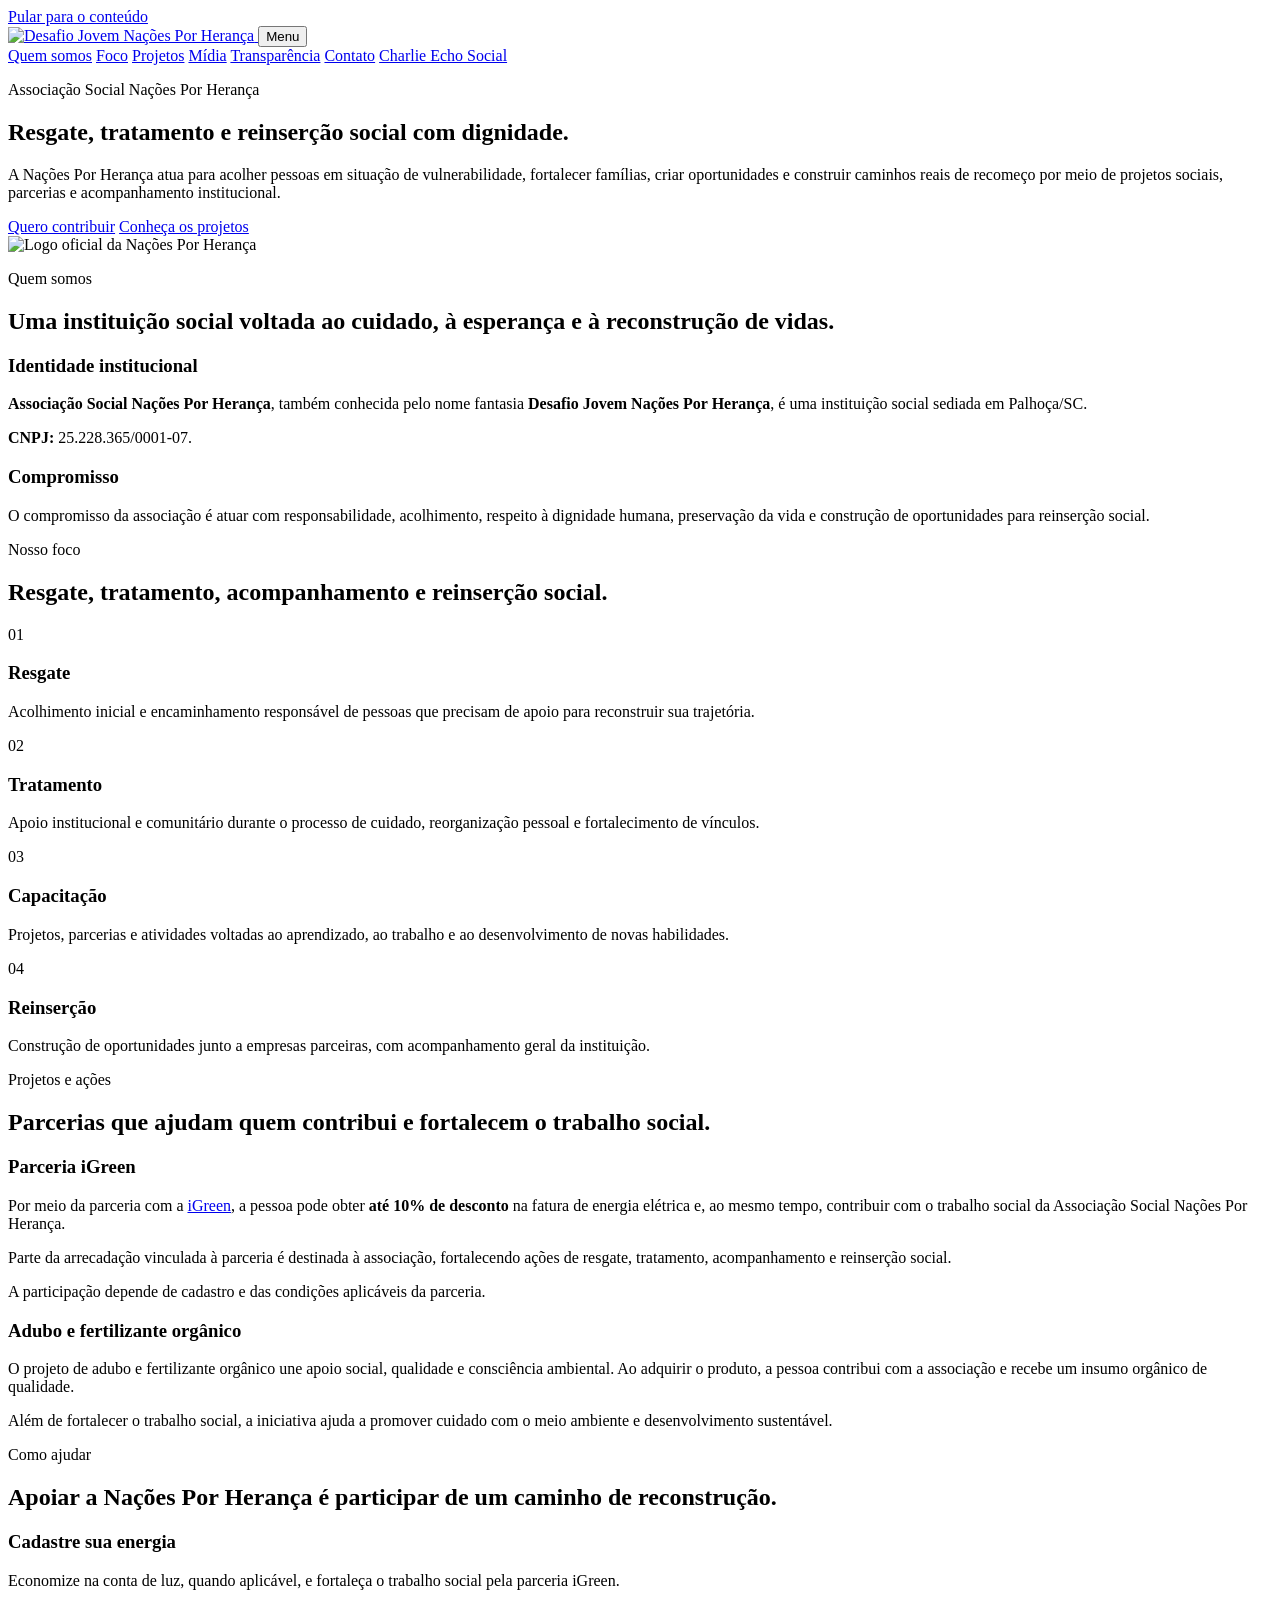
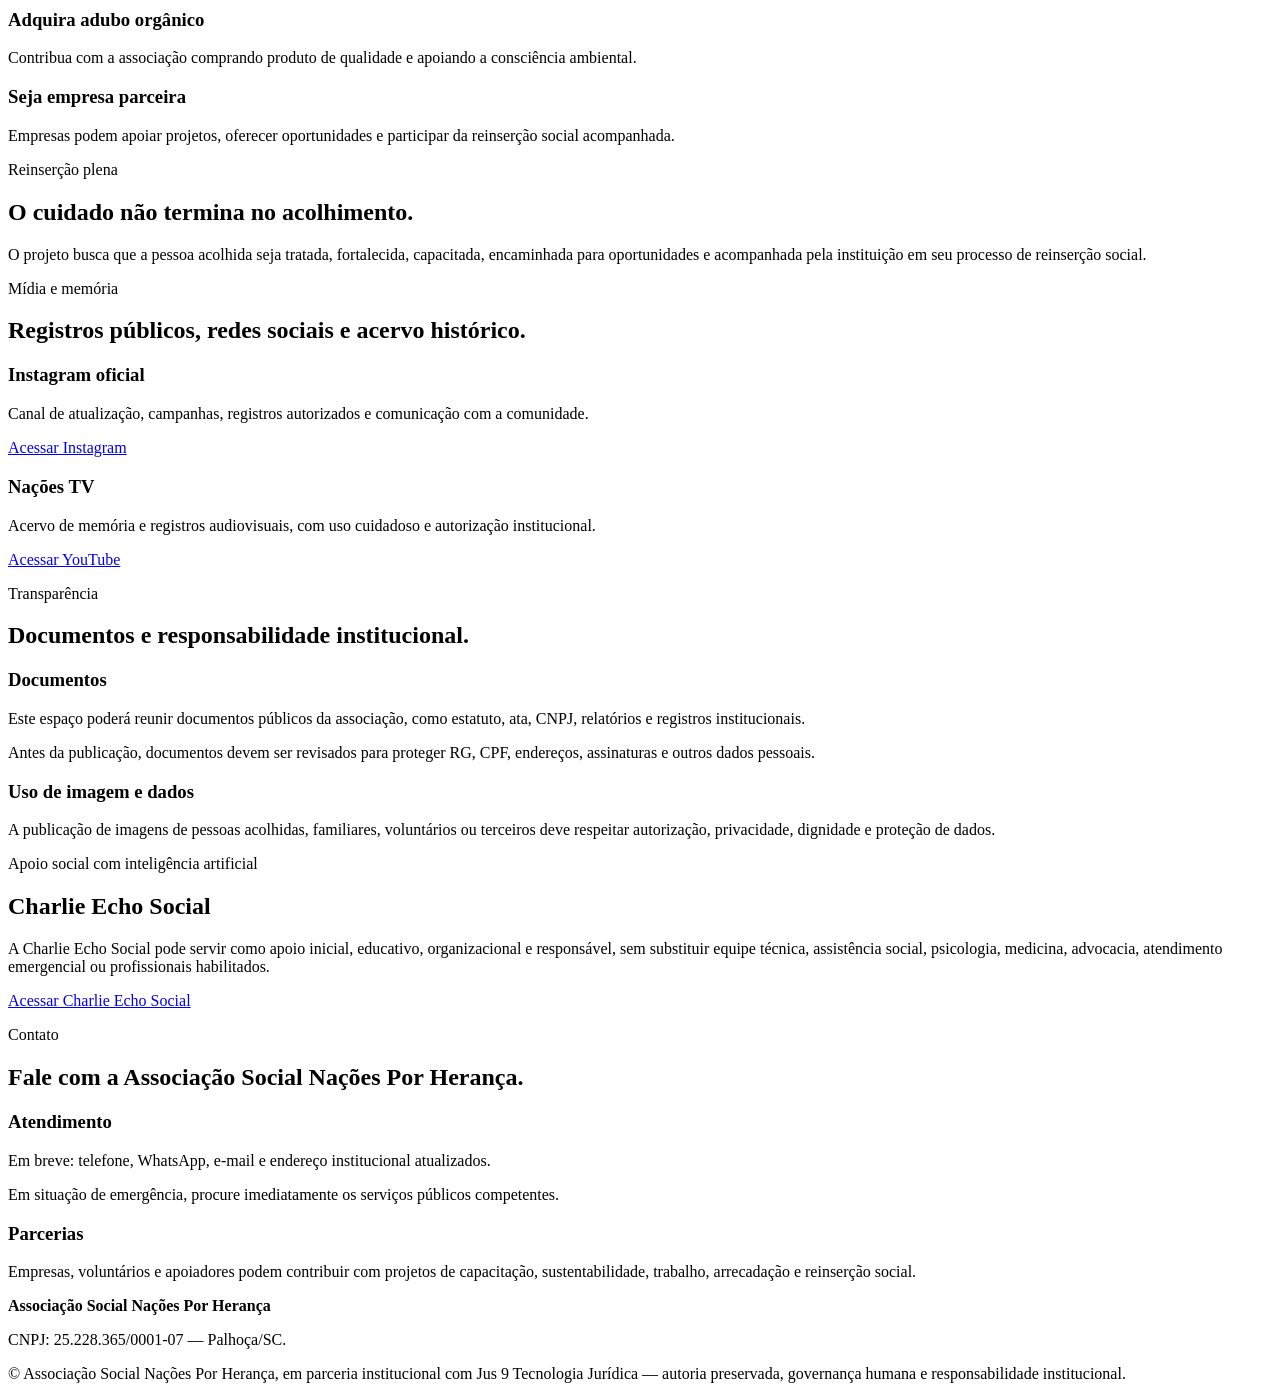
==== index.html @ c07bc912 "Adiciona página inicial institucional" ====
<!doctype html>
<html lang="pt-BR">
<head>
  <meta charset="utf-8" />
  <meta name="viewport" content="width=device-width, initial-scale=1" />
  <title>Associação Social Nações Por Herança</title>
  <meta name="description" content="Associação Social Nações Por Herança — resgate, tratamento, acompanhamento e reinserção social com dignidade." />
  <meta property="og:title" content="Associação Social Nações Por Herança" />
  <meta property="og:description" content="Resgate, tratamento, acompanhamento e reinserção social com dignidade." />
  <meta property="og:image" content="assets/img/logo-nacoes-por-heranca-oficial.svg" />
  <link rel="icon" type="image/svg+xml" href="assets/img/favicon.svg" />
  <link rel="stylesheet" href="assets/css/styles.css" />
</head>
<body>
  <a class="skip-link" href="#conteudo">Pular para o conteúdo</a>
  <header class="site-header" id="topo">
    <div class="container header-inner">
      <a class="brand" href="#topo" aria-label="Início">
        <img src="assets/img/logo-nacoes-por-heranca-oficial.svg" alt="Desafio Jovem Nações Por Herança" />
      </a>
      <button class="menu-toggle" type="button" aria-expanded="false" aria-controls="menu">Menu</button>
      <nav id="menu" class="site-nav" aria-label="Menu principal">
        <a href="#quem-somos">Quem somos</a>
        <a href="#foco">Foco</a>
        <a href="#projetos">Projetos</a>
        <a href="#midia">Mídia</a>
        <a href="#transparencia">Transparência</a>
        <a href="#contato">Contato</a>
        <a class="nav-cta" href="https://jus9verde.jus9tecnologia.com.br/charlie-echo-social#chat-social" target="_blank" rel="noopener">Charlie Echo Social</a>
      </nav>
    </div>
  </header>

  <main id="conteudo">
    <section class="hero section-pad">
      <div class="container hero-grid">
        <div class="hero-copy">
          <p class="kicker">Associação Social Nações Por Herança</p>
          <h1>Resgate, tratamento e reinserção social com dignidade.</h1>
          <p class="lead">A Nações Por Herança atua para acolher pessoas em situação de vulnerabilidade, fortalecer famílias, criar oportunidades e construir caminhos reais de recomeço por meio de projetos sociais, parcerias e acompanhamento institucional.</p>
          <div class="actions">
            <a class="btn primary" href="#como-ajudar">Quero contribuir</a>
            <a class="btn secondary" href="#projetos">Conheça os projetos</a>
          </div>
        </div>
        <div class="hero-logo card-media">
          <img src="assets/img/logo-nacoes-por-heranca-oficial.svg" alt="Logo oficial da Nações Por Herança" />
        </div>
      </div>
    </section>

    <section id="quem-somos" class="section-pad">
      <div class="container">
        <div class="section-title">
          <p class="kicker">Quem somos</p>
          <h2>Uma instituição social voltada ao cuidado, à esperança e à reconstrução de vidas.</h2>
        </div>
        <div class="cards two">
          <article class="card">
            <h3>Identidade institucional</h3>
            <p><strong>Associação Social Nações Por Herança</strong>, também conhecida pelo nome fantasia <strong>Desafio Jovem Nações Por Herança</strong>, é uma instituição social sediada em Palhoça/SC.</p>
            <p><strong>CNPJ:</strong> 25.228.365/0001-07.</p>
          </article>
          <article class="card">
            <h3>Compromisso</h3>
            <p>O compromisso da associação é atuar com responsabilidade, acolhimento, respeito à dignidade humana, preservação da vida e construção de oportunidades para reinserção social.</p>
          </article>
        </div>
      </div>
    </section>

    <section id="foco" class="section-pad section-soft">
      <div class="container">
        <div class="section-title">
          <p class="kicker">Nosso foco</p>
          <h2>Resgate, tratamento, acompanhamento e reinserção social.</h2>
        </div>
        <div class="cards four">
          <article class="mini-card"><span>01</span><h3>Resgate</h3><p>Acolhimento inicial e encaminhamento responsável de pessoas que precisam de apoio para reconstruir sua trajetória.</p></article>
          <article class="mini-card"><span>02</span><h3>Tratamento</h3><p>Apoio institucional e comunitário durante o processo de cuidado, reorganização pessoal e fortalecimento de vínculos.</p></article>
          <article class="mini-card"><span>03</span><h3>Capacitação</h3><p>Projetos, parcerias e atividades voltadas ao aprendizado, ao trabalho e ao desenvolvimento de novas habilidades.</p></article>
          <article class="mini-card"><span>04</span><h3>Reinserção</h3><p>Construção de oportunidades junto a empresas parceiras, com acompanhamento geral da instituição.</p></article>
        </div>
      </div>
    </section>

    <section id="projetos" class="section-pad">
      <div class="container">
        <div class="section-title">
          <p class="kicker">Projetos e ações</p>
          <h2>Parcerias que ajudam quem contribui e fortalecem o trabalho social.</h2>
        </div>
        <div class="cards two">
          <article class="card featured">
            <h3>Parceria iGreen</h3>
            <p>Por meio da parceria com a <a href="https://www.igreenenergy.com.br" target="_blank" rel="noopener">iGreen</a>, a pessoa pode obter <strong>até 10% de desconto</strong> na fatura de energia elétrica e, ao mesmo tempo, contribuir com o trabalho social da Associação Social Nações Por Herança.</p>
            <p>Parte da arrecadação vinculada à parceria é destinada à associação, fortalecendo ações de resgate, tratamento, acompanhamento e reinserção social.</p>
            <p class="note">A participação depende de cadastro e das condições aplicáveis da parceria.</p>
          </article>
          <article class="card green">
            <h3>Adubo e fertilizante orgânico</h3>
            <p>O projeto de adubo e fertilizante orgânico une apoio social, qualidade e consciência ambiental. Ao adquirir o produto, a pessoa contribui com a associação e recebe um insumo orgânico de qualidade.</p>
            <p>Além de fortalecer o trabalho social, a iniciativa ajuda a promover cuidado com o meio ambiente e desenvolvimento sustentável.</p>
          </article>
        </div>
      </div>
    </section>

    <section id="como-ajudar" class="section-pad section-soft">
      <div class="container">
        <div class="section-title">
          <p class="kicker">Como ajudar</p>
          <h2>Apoiar a Nações Por Herança é participar de um caminho de reconstrução.</h2>
        </div>
        <div class="cards three">
          <article class="mini-card"><h3>Cadastre sua energia</h3><p>Economize na conta de luz, quando aplicável, e fortaleça o trabalho social pela parceria iGreen.</p></article>
          <article class="mini-card"><h3>Adquira adubo orgânico</h3><p>Contribua com a associação comprando produto de qualidade e apoiando a consciência ambiental.</p></article>
          <article class="mini-card"><h3>Seja empresa parceira</h3><p>Empresas podem apoiar projetos, oferecer oportunidades e participar da reinserção social acompanhada.</p></article>
        </div>
      </div>
    </section>

    <section class="section-pad statement">
      <div class="container statement-box">
        <p class="kicker">Reinserção plena</p>
        <h2>O cuidado não termina no acolhimento.</h2>
        <p>O projeto busca que a pessoa acolhida seja tratada, fortalecida, capacitada, encaminhada para oportunidades e acompanhada pela instituição em seu processo de reinserção social.</p>
      </div>
    </section>

    <section id="midia" class="section-pad">
      <div class="container">
        <div class="section-title"><p class="kicker">Mídia e memória</p><h2>Registros públicos, redes sociais e acervo histórico.</h2></div>
        <div class="cards two">
          <article class="card"><h3>Instagram oficial</h3><p>Canal de atualização, campanhas, registros autorizados e comunicação com a comunidade.</p><a class="link" href="https://www.instagram.com/nacoes_heranca/" target="_blank" rel="noopener">Acessar Instagram</a></article>
          <article class="card"><h3>Nações TV</h3><p>Acervo de memória e registros audiovisuais, com uso cuidadoso e autorização institucional.</p><a class="link" href="https://www.youtube.com/@nacoestv3748" target="_blank" rel="noopener">Acessar YouTube</a></article>
        </div>
      </div>
    </section>

    <section id="transparencia" class="section-pad section-soft">
      <div class="container">
        <div class="section-title"><p class="kicker">Transparência</p><h2>Documentos e responsabilidade institucional.</h2></div>
        <div class="cards two">
          <article class="card"><h3>Documentos</h3><p>Este espaço poderá reunir documentos públicos da associação, como estatuto, ata, CNPJ, relatórios e registros institucionais.</p><p class="warning">Antes da publicação, documentos devem ser revisados para proteger RG, CPF, endereços, assinaturas e outros dados pessoais.</p></article>
          <article class="card"><h3>Uso de imagem e dados</h3><p>A publicação de imagens de pessoas acolhidas, familiares, voluntários ou terceiros deve respeitar autorização, privacidade, dignidade e proteção de dados.</p></article>
        </div>
      </div>
    </section>

    <section class="section-pad ai-section">
      <div class="container ai-box">
        <div>
          <p class="kicker">Apoio social com inteligência artificial</p>
          <h2>Charlie Echo Social</h2>
          <p>A Charlie Echo Social pode servir como apoio inicial, educativo, organizacional e responsável, sem substituir equipe técnica, assistência social, psicologia, medicina, advocacia, atendimento emergencial ou profissionais habilitados.</p>
        </div>
        <a class="btn primary" href="https://jus9verde.jus9tecnologia.com.br/charlie-echo-social#chat-social" target="_blank" rel="noopener">Acessar Charlie Echo Social</a>
      </div>
    </section>

    <section id="contato" class="section-pad">
      <div class="container">
        <div class="section-title"><p class="kicker">Contato</p><h2>Fale com a Associação Social Nações Por Herança.</h2></div>
        <div class="cards two">
          <article class="card"><h3>Atendimento</h3><p>Em breve: telefone, WhatsApp, e-mail e endereço institucional atualizados.</p><p class="note">Em situação de emergência, procure imediatamente os serviços públicos competentes.</p></article>
          <article class="card"><h3>Parcerias</h3><p>Empresas, voluntários e apoiadores podem contribuir com projetos de capacitação, sustentabilidade, trabalho, arrecadação e reinserção social.</p></article>
        </div>
      </div>
    </section>
  </main>

  <footer class="site-footer">
    <div class="container footer-inner">
      <div><strong>Associação Social Nações Por Herança</strong><p>CNPJ: 25.228.365/0001-07 — Palhoça/SC.</p></div>
      <p>© Associação Social Nações Por Herança, em parceria institucional com Jus 9 Tecnologia Jurídica — autoria preservada, governança humana e responsabilidade institucional.</p>
    </div>
  </footer>

  <script src="assets/js/main.js"></script>
</body>
</html>
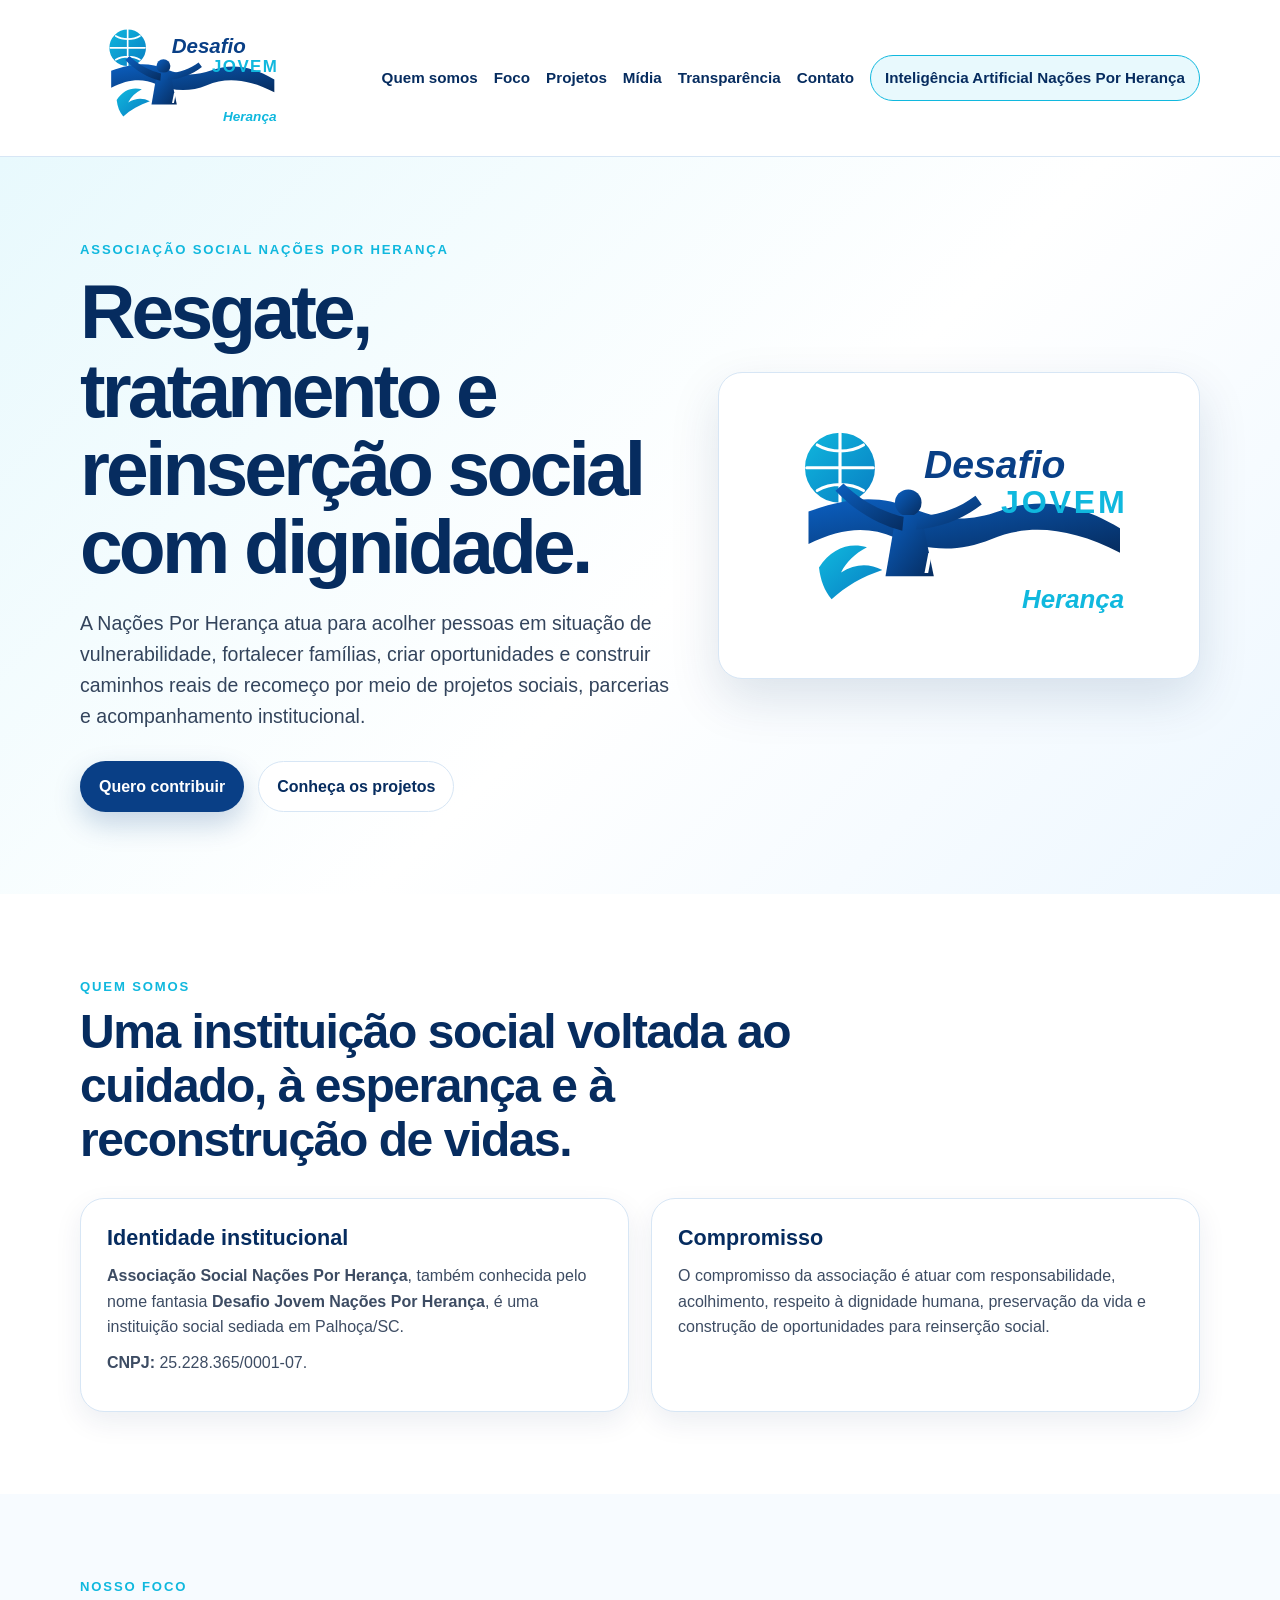
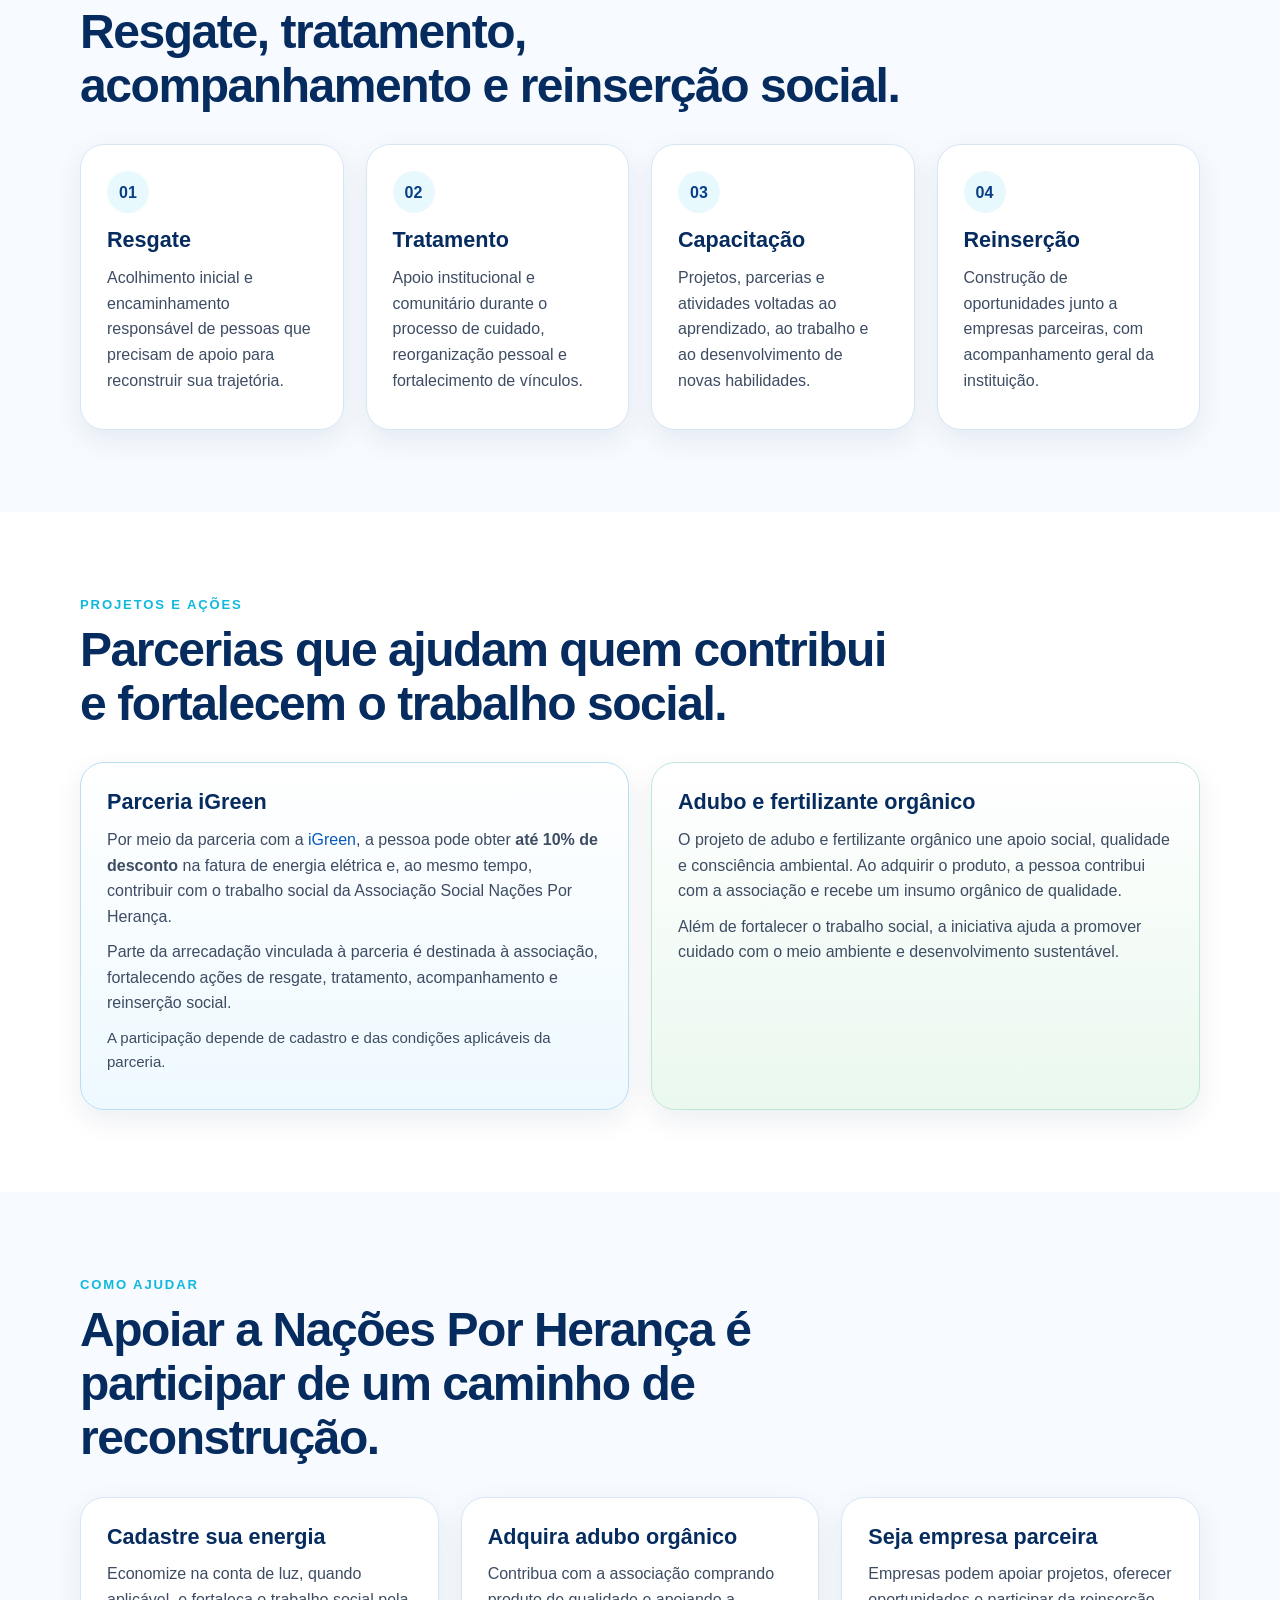
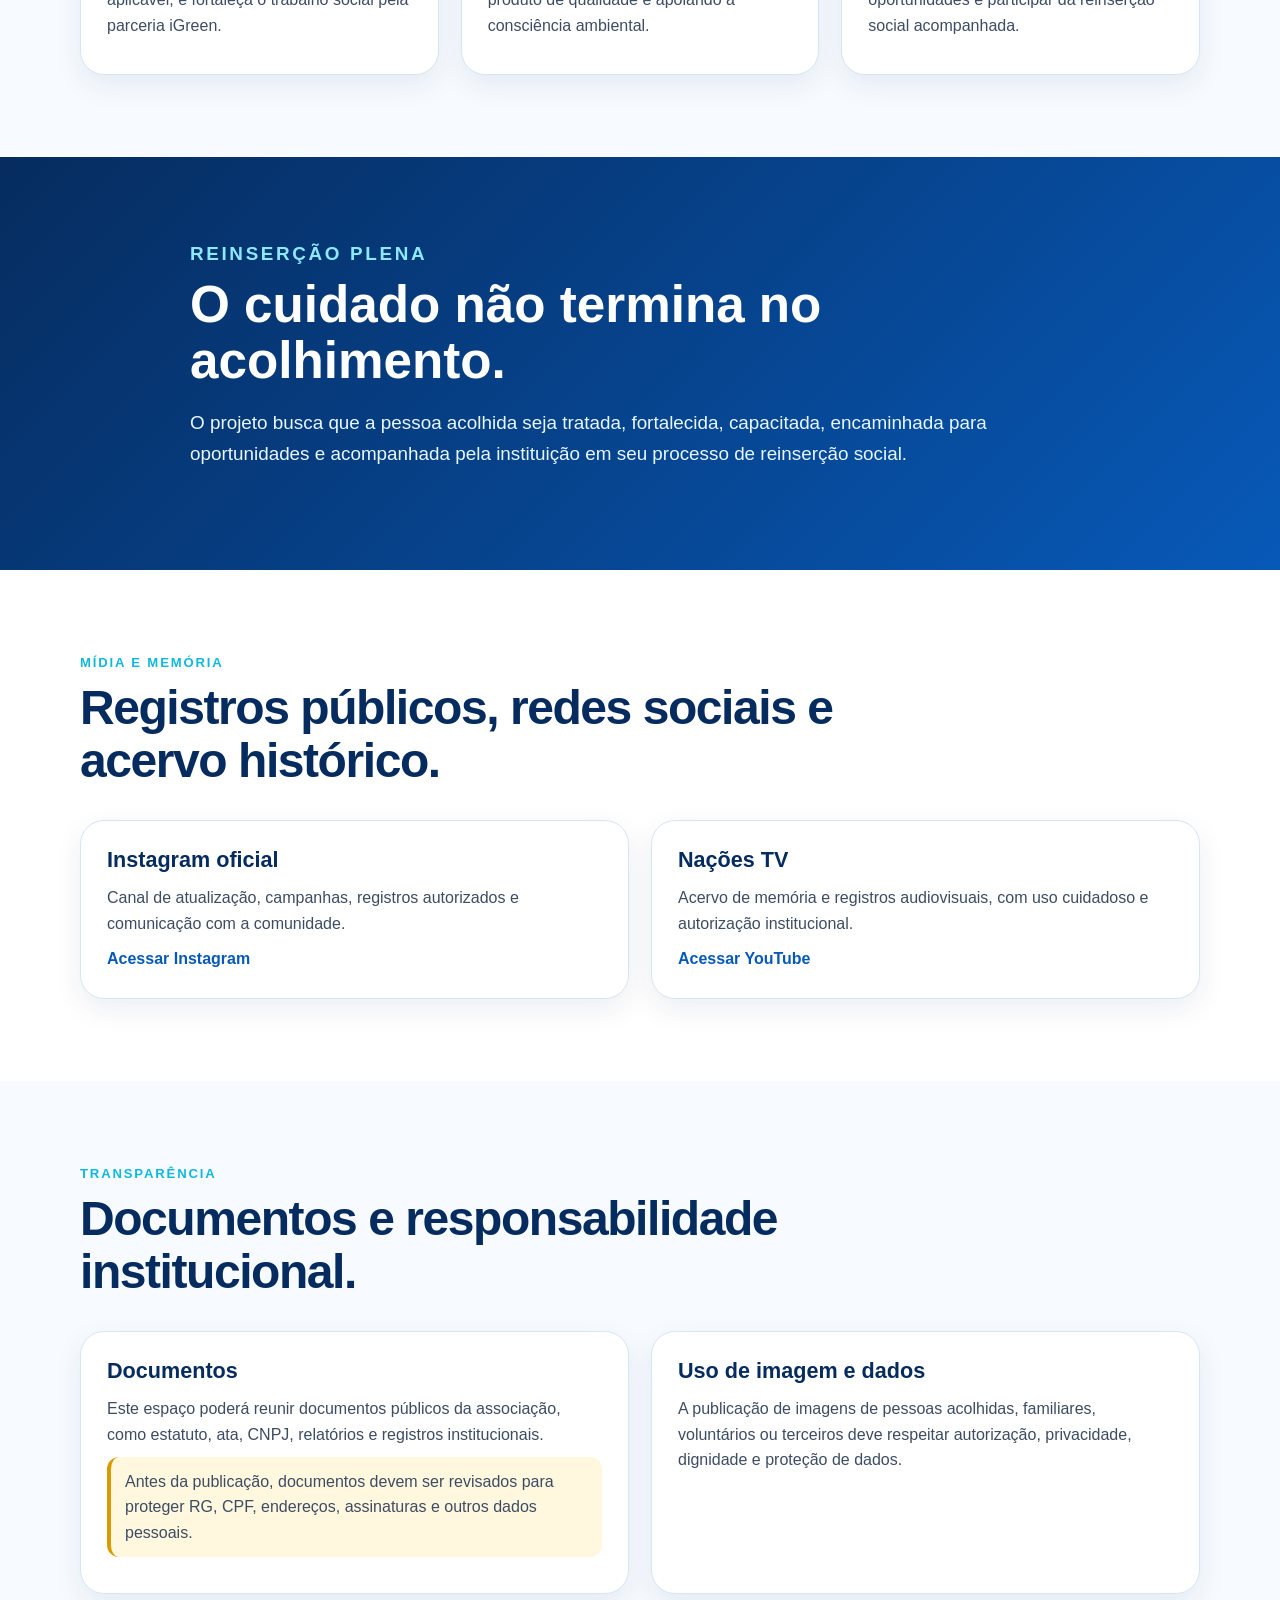
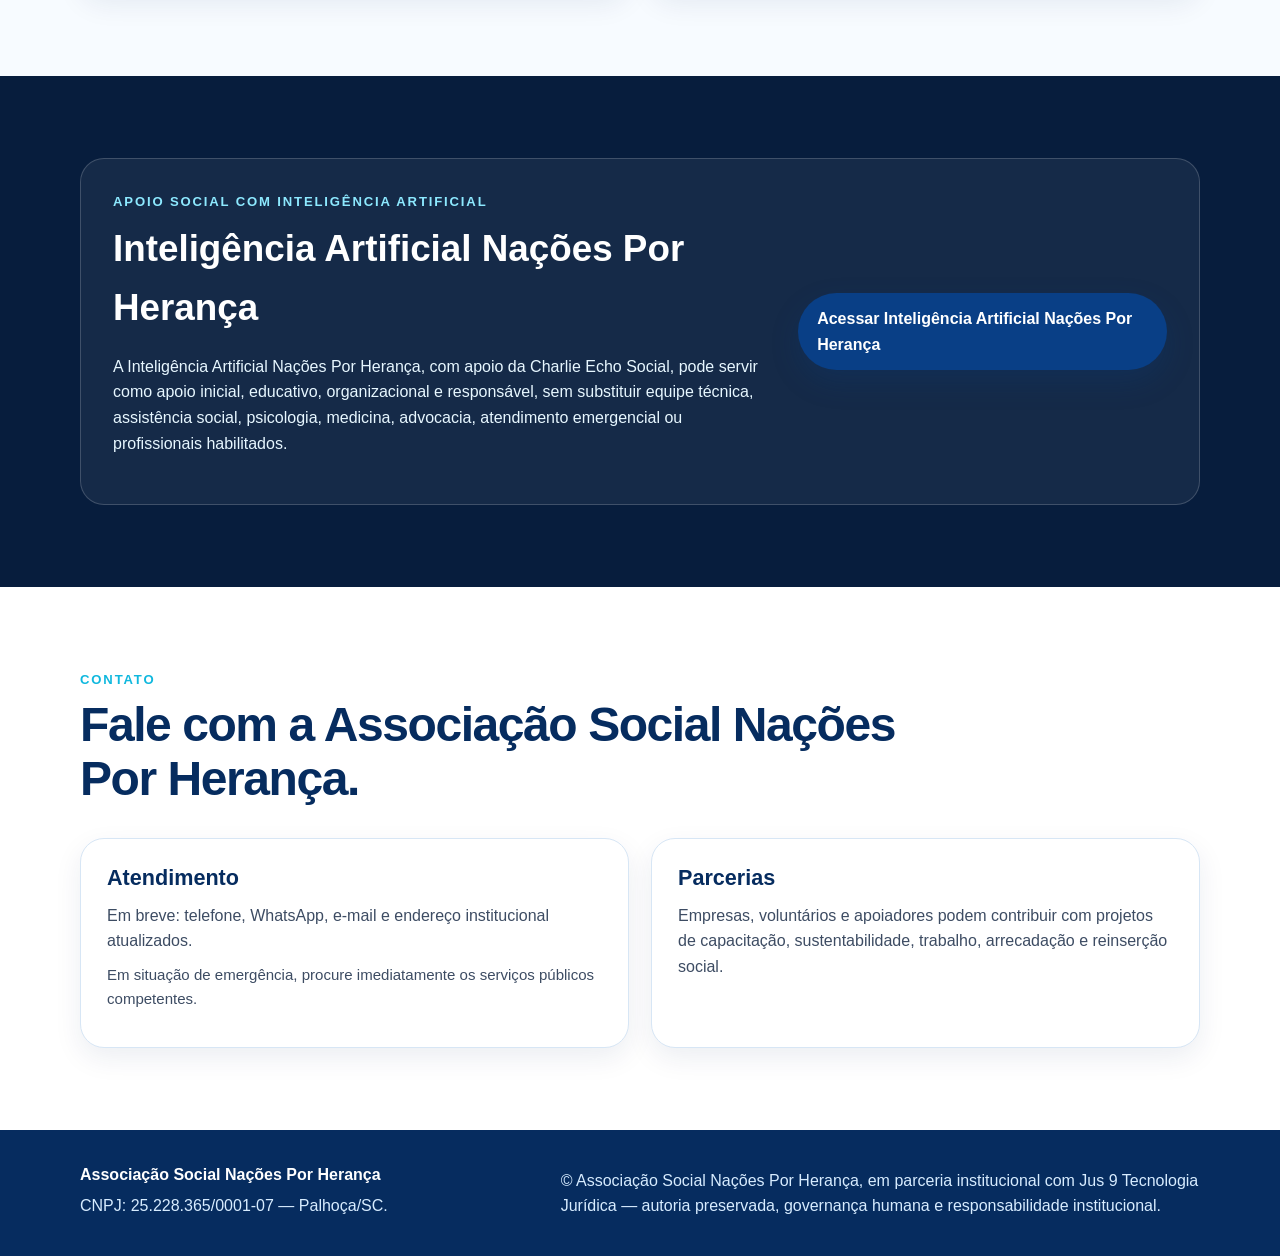
==== commit 713afcc9: "Atualiza chamada da inteligência artificial da Nações Por Herança" ====
--- a/index.html
+++ b/index.html
@@ -26,7 +26,7 @@
         <a href="#midia">Mídia</a>
         <a href="#transparencia">Transparência</a>
         <a href="#contato">Contato</a>
-        <a class="nav-cta" href="https://jus9verde.jus9tecnologia.com.br/charlie-echo-social#chat-social" target="_blank" rel="noopener">Charlie Echo Social</a>
+        <a class="nav-cta" href="https://jus9verde.jus9tecnologia.com.br/charlie-echo-social#chat-social" target="_blank" rel="noopener">Inteligência Artificial Nações Por Herança</a>
       </nav>
     </div>
   </header>
@@ -152,10 +152,10 @@
       <div class="container ai-box">
         <div>
           <p class="kicker">Apoio social com inteligência artificial</p>
-          <h2>Charlie Echo Social</h2>
-          <p>A Charlie Echo Social pode servir como apoio inicial, educativo, organizacional e responsável, sem substituir equipe técnica, assistência social, psicologia, medicina, advocacia, atendimento emergencial ou profissionais habilitados.</p>
+          <h2>Inteligência Artificial Nações Por Herança</h2>
+          <p>A Inteligência Artificial Nações Por Herança, com apoio da Charlie Echo Social, pode servir como apoio inicial, educativo, organizacional e responsável, sem substituir equipe técnica, assistência social, psicologia, medicina, advocacia, atendimento emergencial ou profissionais habilitados.</p>
         </div>
-        <a class="btn primary" href="https://jus9verde.jus9tecnologia.com.br/charlie-echo-social#chat-social" target="_blank" rel="noopener">Acessar Charlie Echo Social</a>
+        <a class="btn primary" href="https://jus9verde.jus9tecnologia.com.br/charlie-echo-social#chat-social" target="_blank" rel="noopener">Acessar Inteligência Artificial Nações Por Herança</a>
       </div>
     </section>
 
--- a/assets/css/styles.css
+++ b/assets/css/styles.css
@@ -0,0 +1,32 @@
+:root{
+  --blue-950:#062c5f;
+  --blue-900:#093f86;
+  --blue-700:#0759b8;
+  --cyan-500:#10b8de;
+  --cyan-100:#e8f9fd;
+  --green-600:#268f5a;
+  --green-100:#eaf8ef;
+  --ink:#152238;
+  --muted:#627089;
+  --line:#d7e6f5;
+  --bg:#f7fbff;
+  --white:#fff;
+  --shadow:0 20px 50px rgba(6,44,95,.13);
+  --radius:24px;
+}
+*{box-sizing:border-box}
+html{scroll-behavior:smooth}
+body{margin:0;font-family:Inter,Segoe UI,Roboto,Arial,sans-serif;color:var(--ink);background:var(--white);line-height:1.6}
+a{color:var(--blue-700);text-decoration:none}
+a:hover{text-decoration:underline}
+img{max-width:100%;display:block}
+.container{width:min(1120px,calc(100% - 32px));margin-inline:auto}
+.skip-link{position:absolute;left:-999px;top:8px;background:var(--blue-950);color:white;padding:8px 12px;border-radius:8px;z-index:99}.skip-link:focus{left:8px}
+.site-header{position:sticky;top:0;z-index:50;background:rgba(255,255,255,.93);backdrop-filter:blur(14px);border-bottom:1px solid var(--line)}
+.header-inner{display:flex;align-items:center;justify-content:space-between;gap:24px;padding:14px 0}
+.brand img{width:220px;height:auto}.site-nav{display:flex;align-items:center;gap:16px;font-size:.95rem;font-weight:700}.site-nav a{color:var(--blue-950)}.nav-cta{background:var(--cyan-100);border:1px solid var(--cyan-500);padding:10px 14px;border-radius:999px}.menu-toggle{display:none;border:1px solid var(--line);border-radius:12px;background:white;color:var(--blue-950);padding:10px 14px;font-weight:800}
+.section-pad{padding:82px 0}.hero{background:linear-gradient(135deg,var(--cyan-100),#fff 55%,#edf7ff)}.hero-grid{display:grid;grid-template-columns:1.1fr .9fr;gap:48px;align-items:center}.hero h1{font-size:clamp(2.4rem,6vw,5rem);line-height:1.02;margin:12px 0 22px;color:var(--blue-950);letter-spacing:-.05em}.lead{font-size:1.22rem;color:#33445c;max-width:680px}.kicker{text-transform:uppercase;letter-spacing:.14em;color:var(--cyan-500);font-weight:900;font-size:.82rem;margin:0 0 8px}.actions{display:flex;gap:14px;flex-wrap:wrap;margin-top:28px}.btn{display:inline-flex;align-items:center;justify-content:center;min-height:48px;padding:12px 18px;border-radius:999px;font-weight:900;border:1px solid transparent}.btn.primary{background:var(--blue-900);color:white;box-shadow:0 12px 28px rgba(9,63,134,.22)}.btn.secondary{background:white;color:var(--blue-950);border-color:var(--line)}.hero-logo{background:white;padding:30px;border-radius:var(--radius);box-shadow:var(--shadow);border:1px solid var(--line)}
+.section-title{max-width:820px;margin-bottom:32px}.section-title h2{font-size:clamp(1.8rem,4vw,3rem);line-height:1.12;margin:0;color:var(--blue-950);letter-spacing:-.03em}.section-soft{background:var(--bg)}
+.cards{display:grid;gap:22px}.cards.two{grid-template-columns:repeat(2,minmax(0,1fr))}.cards.three{grid-template-columns:repeat(3,minmax(0,1fr))}.cards.four{grid-template-columns:repeat(4,minmax(0,1fr))}.card,.mini-card{background:white;border:1px solid var(--line);border-radius:var(--radius);box-shadow:0 10px 28px rgba(6,44,95,.08);padding:26px}.card h3,.mini-card h3{color:var(--blue-950);font-size:1.35rem;line-height:1.2;margin:0 0 12px}.card p,.mini-card p{margin:.6rem 0;color:#3d4c63}.mini-card span{display:inline-flex;width:42px;height:42px;align-items:center;justify-content:center;border-radius:50%;background:var(--cyan-100);color:var(--blue-900);font-weight:900;margin-bottom:14px}.featured{border-color:#b8def6;background:linear-gradient(180deg,#fff,#eef9ff)}.green{border-color:#bfe8d2;background:linear-gradient(180deg,#fff,var(--green-100))}.note{font-size:.94rem;color:var(--muted)}.warning{background:#fff8df;border-left:4px solid #d99b00;padding:12px 14px;border-radius:12px}.link{font-weight:900}.statement{background:linear-gradient(135deg,var(--blue-950),var(--blue-700));color:white}.statement-box{max-width:900px}.statement .kicker{color:#8de9ff}.statement h2{font-size:clamp(2rem,4vw,3.6rem);line-height:1.1;margin:0 0 16px}.statement p{font-size:1.18rem;color:#e7f7ff}.ai-section{background:#071d3d;color:white}.ai-box{display:flex;gap:28px;align-items:center;justify-content:space-between;background:rgba(255,255,255,.06);border:1px solid rgba(255,255,255,.18);border-radius:var(--radius);padding:32px}.ai-box h2{font-size:2.3rem;margin:0 0 12px}.ai-box p{max-width:760px;color:#e7f7ff}.ai-box .kicker{color:#8de9ff}.site-footer{background:var(--blue-950);color:white;padding:32px 0}.footer-inner{display:grid;grid-template-columns:1fr 1.4fr;gap:24px;align-items:start}.site-footer p{margin:.35rem 0;color:#d7ecff}
+@media (max-width:920px){.menu-toggle{display:inline-flex}.site-nav{display:none;position:absolute;left:16px;right:16px;top:76px;background:white;border:1px solid var(--line);box-shadow:var(--shadow);border-radius:18px;padding:18px;flex-direction:column;align-items:flex-start}.site-nav.open{display:flex}.hero-grid,.cards.two,.cards.three,.cards.four,.footer-inner{grid-template-columns:1fr}.ai-box{flex-direction:column;align-items:flex-start}.brand img{width:180px}.section-pad{padding:58px 0}}
+@media (max-width:560px){.hero h1{font-size:2.5rem}.lead{font-size:1.05rem}.card,.mini-card{padding:20px}.hero-logo{padding:18px}.actions .btn{width:100%}}
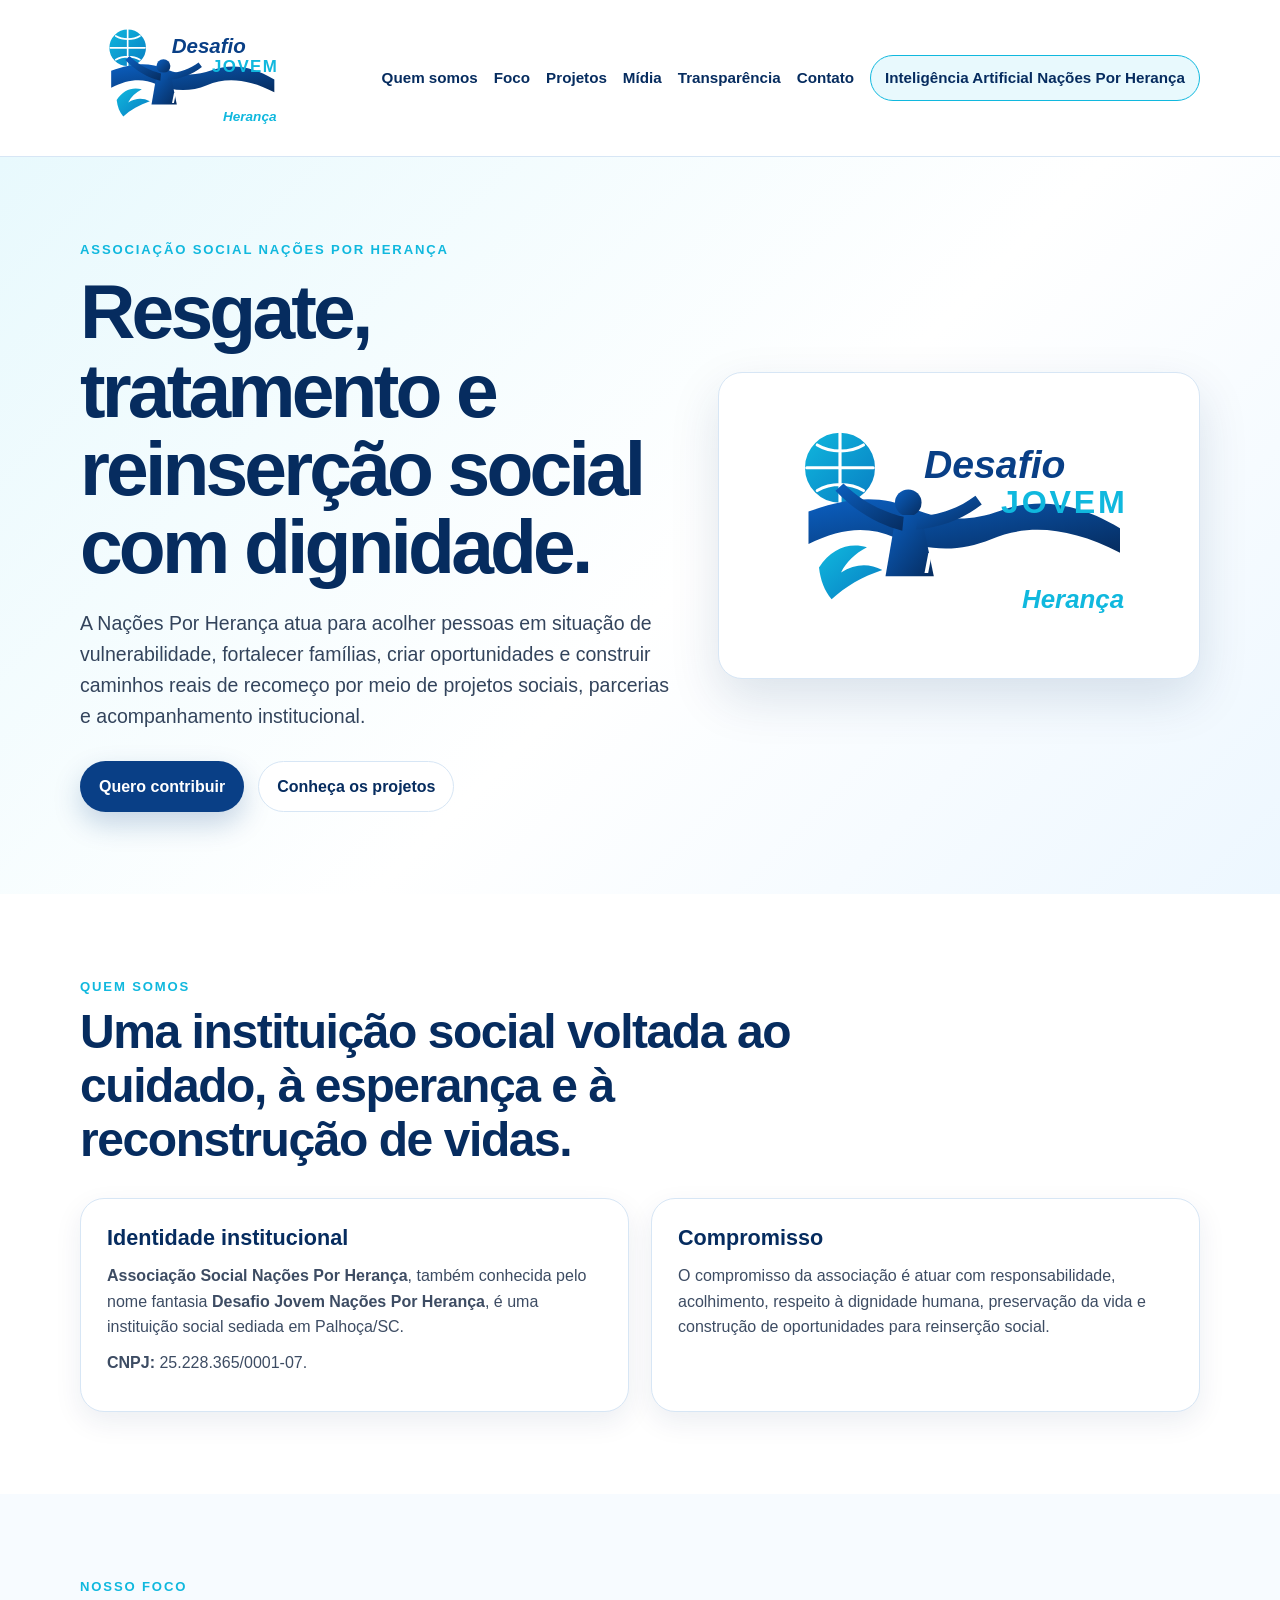
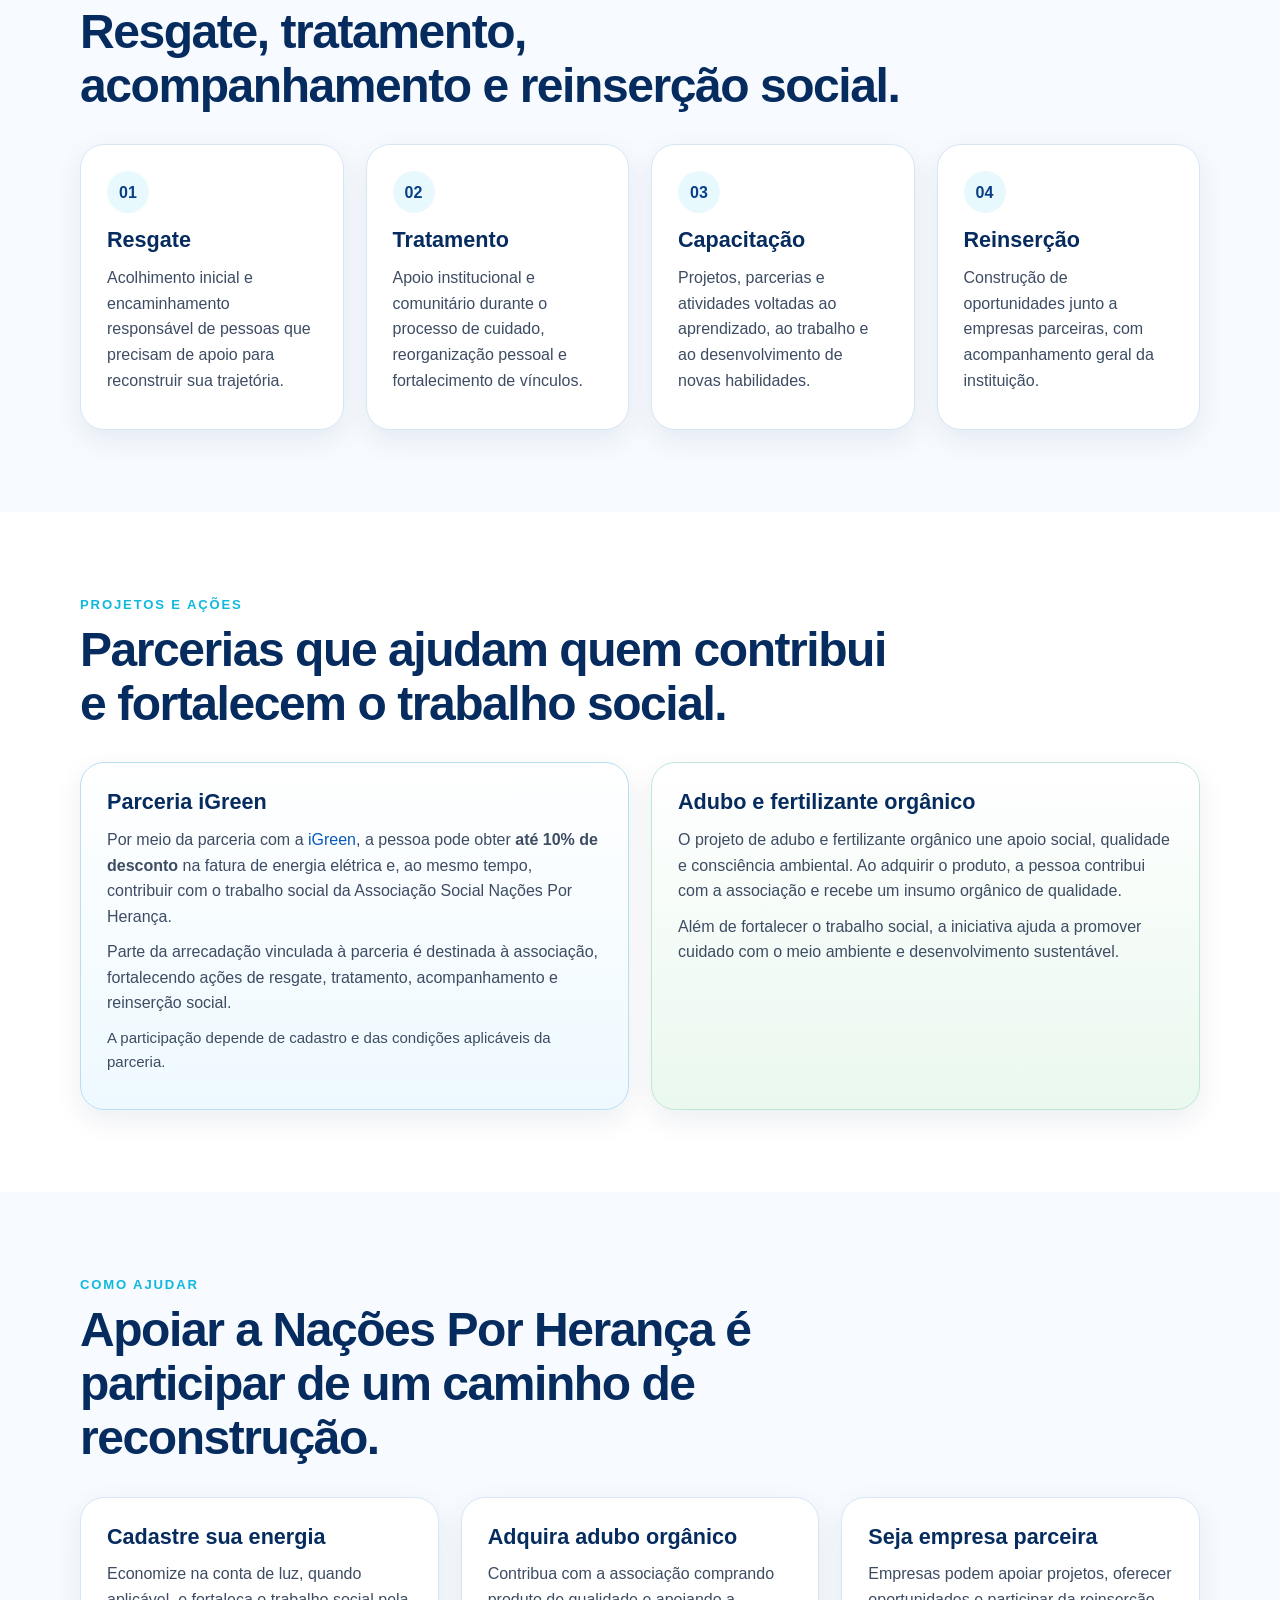
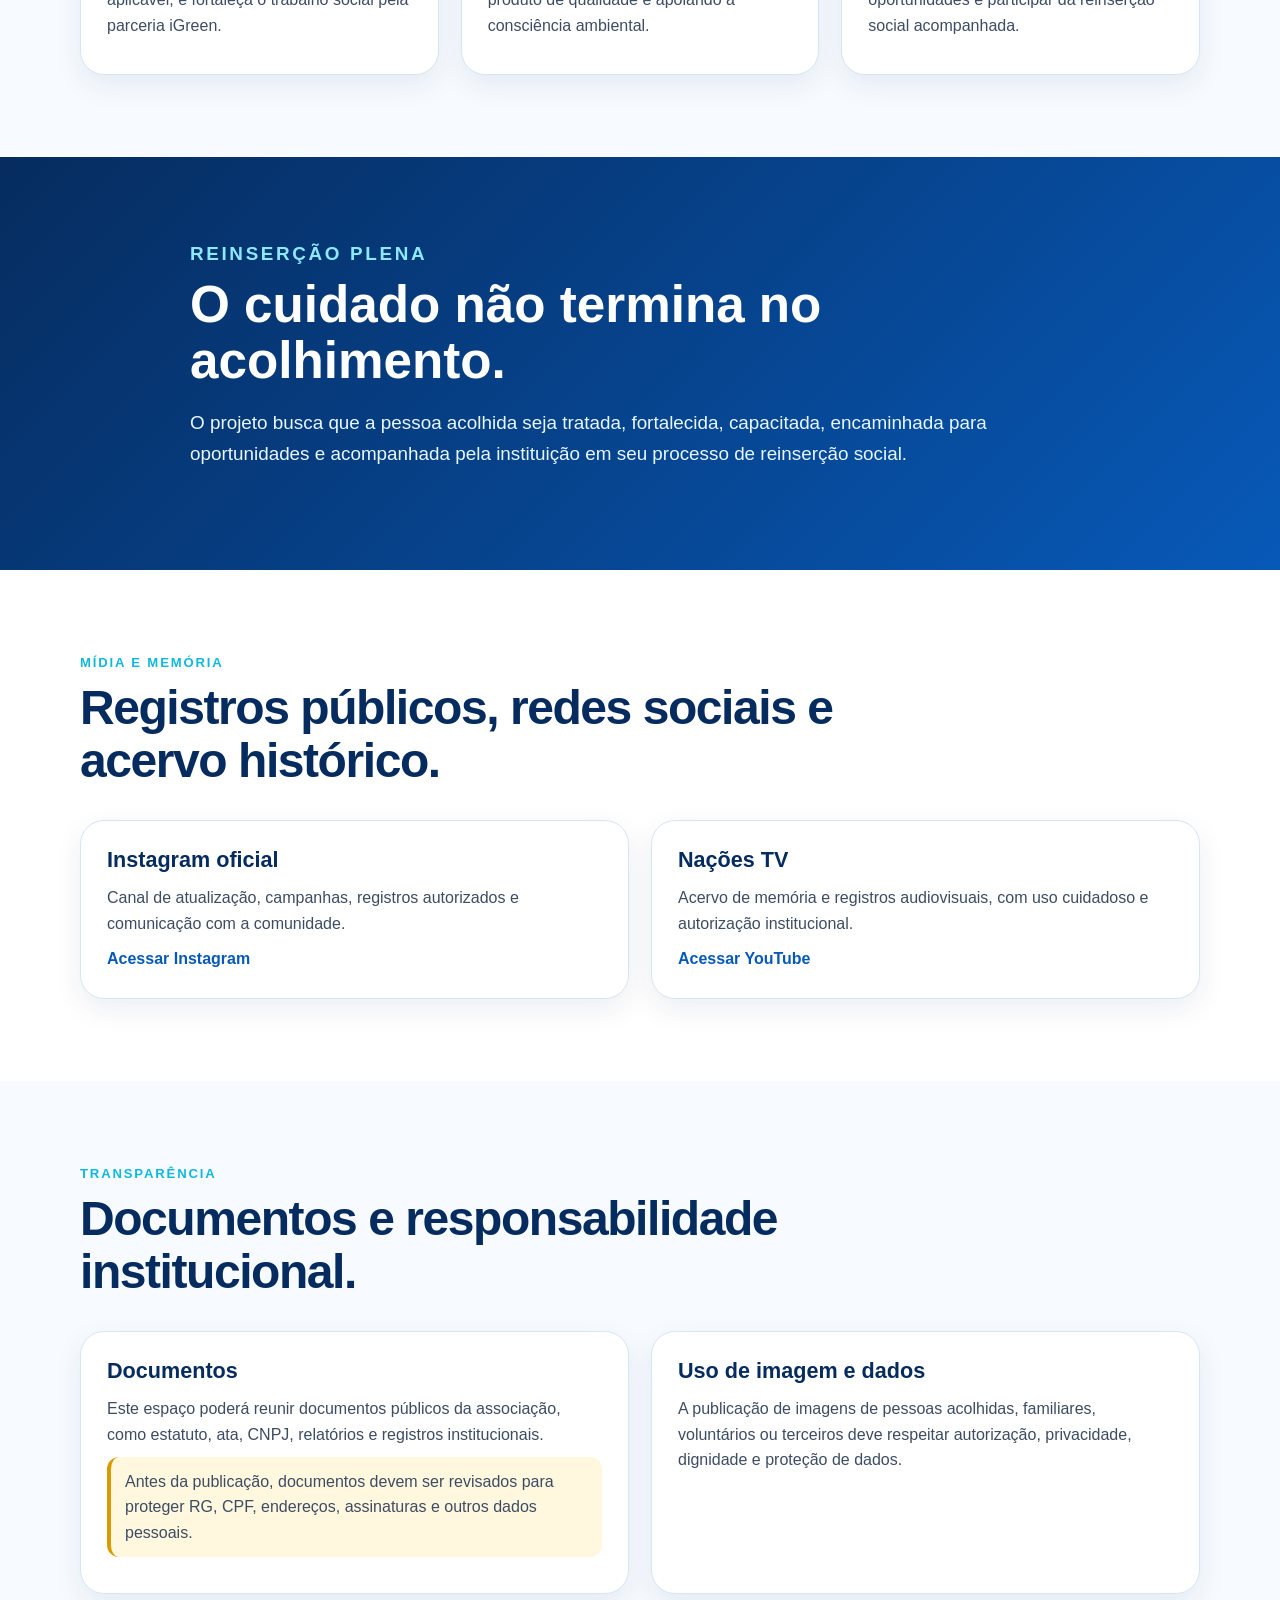
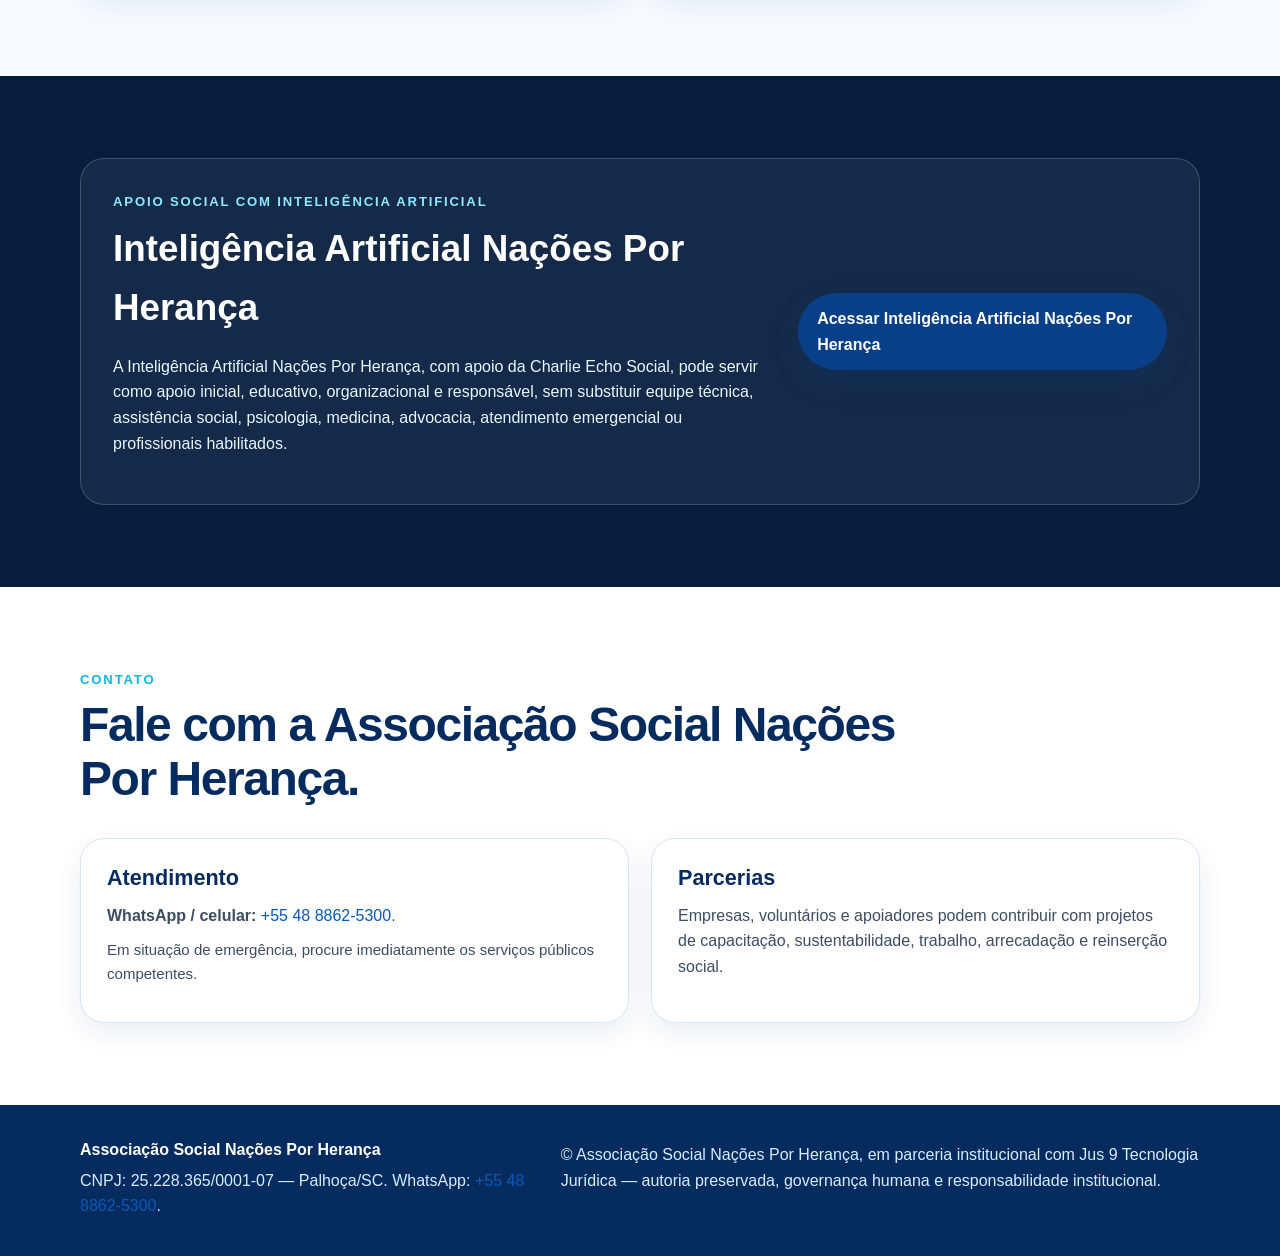
==== commit 1e94122b: "Adiciona WhatsApp institucional da Nações Por Herança" ====
--- a/index.html
+++ b/index.html
@@ -163,7 +163,7 @@
       <div class="container">
         <div class="section-title"><p class="kicker">Contato</p><h2>Fale com a Associação Social Nações Por Herança.</h2></div>
         <div class="cards two">
-          <article class="card"><h3>Atendimento</h3><p>Em breve: telefone, WhatsApp, e-mail e endereço institucional atualizados.</p><p class="note">Em situação de emergência, procure imediatamente os serviços públicos competentes.</p></article>
+          <article class="card"><h3>Atendimento</h3><p><strong>WhatsApp / celular:</strong> <a href="https://wa.me/554888625300" target="_blank" rel="noopener">+55 48 8862-5300</a>.</p><p class="note">Em situação de emergência, procure imediatamente os serviços públicos competentes.</p></article>
           <article class="card"><h3>Parcerias</h3><p>Empresas, voluntários e apoiadores podem contribuir com projetos de capacitação, sustentabilidade, trabalho, arrecadação e reinserção social.</p></article>
         </div>
       </div>
@@ -172,7 +172,7 @@
 
   <footer class="site-footer">
     <div class="container footer-inner">
-      <div><strong>Associação Social Nações Por Herança</strong><p>CNPJ: 25.228.365/0001-07 — Palhoça/SC.</p></div>
+      <div><strong>Associação Social Nações Por Herança</strong><p>CNPJ: 25.228.365/0001-07 — Palhoça/SC. WhatsApp: <a href="https://wa.me/554888625300" target="_blank" rel="noopener">+55 48 8862-5300</a>.</p></div>
       <p>© Associação Social Nações Por Herança, em parceria institucional com Jus 9 Tecnologia Jurídica — autoria preservada, governança humana e responsabilidade institucional.</p>
     </div>
   </footer>
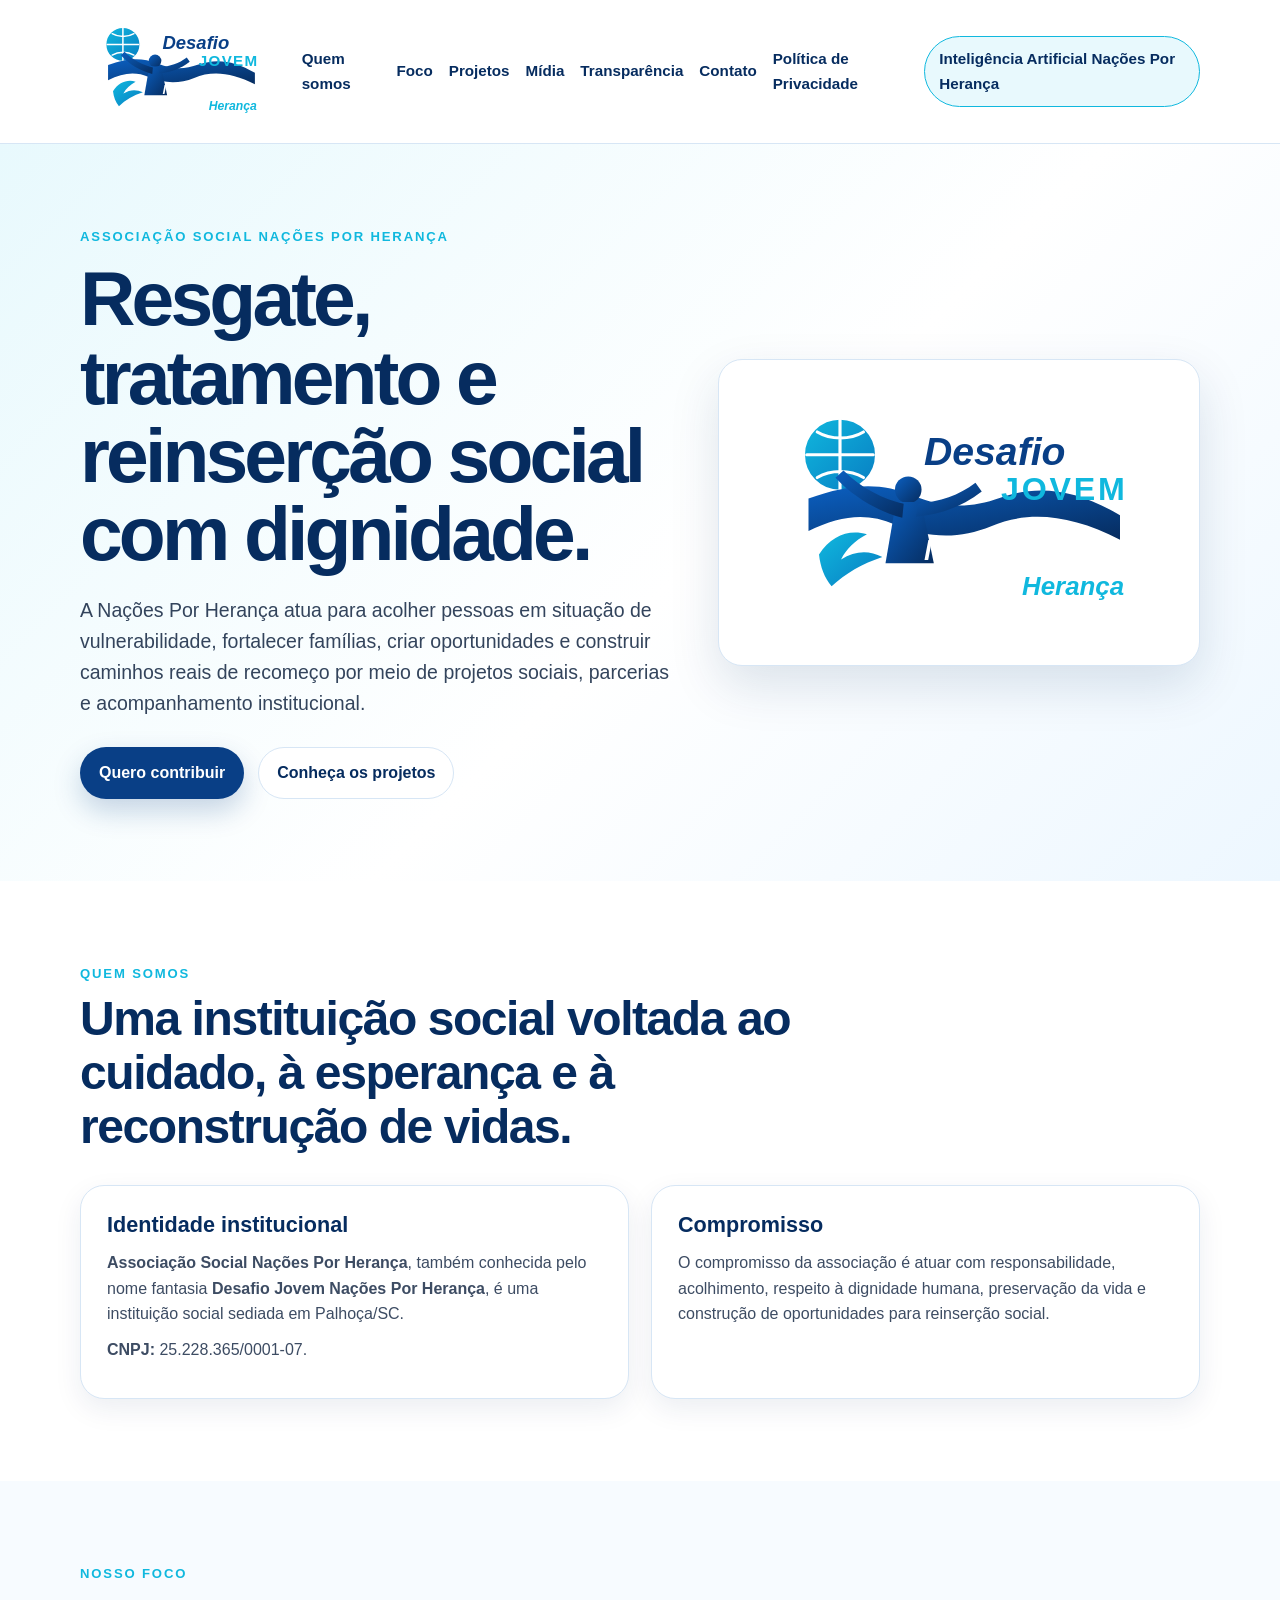
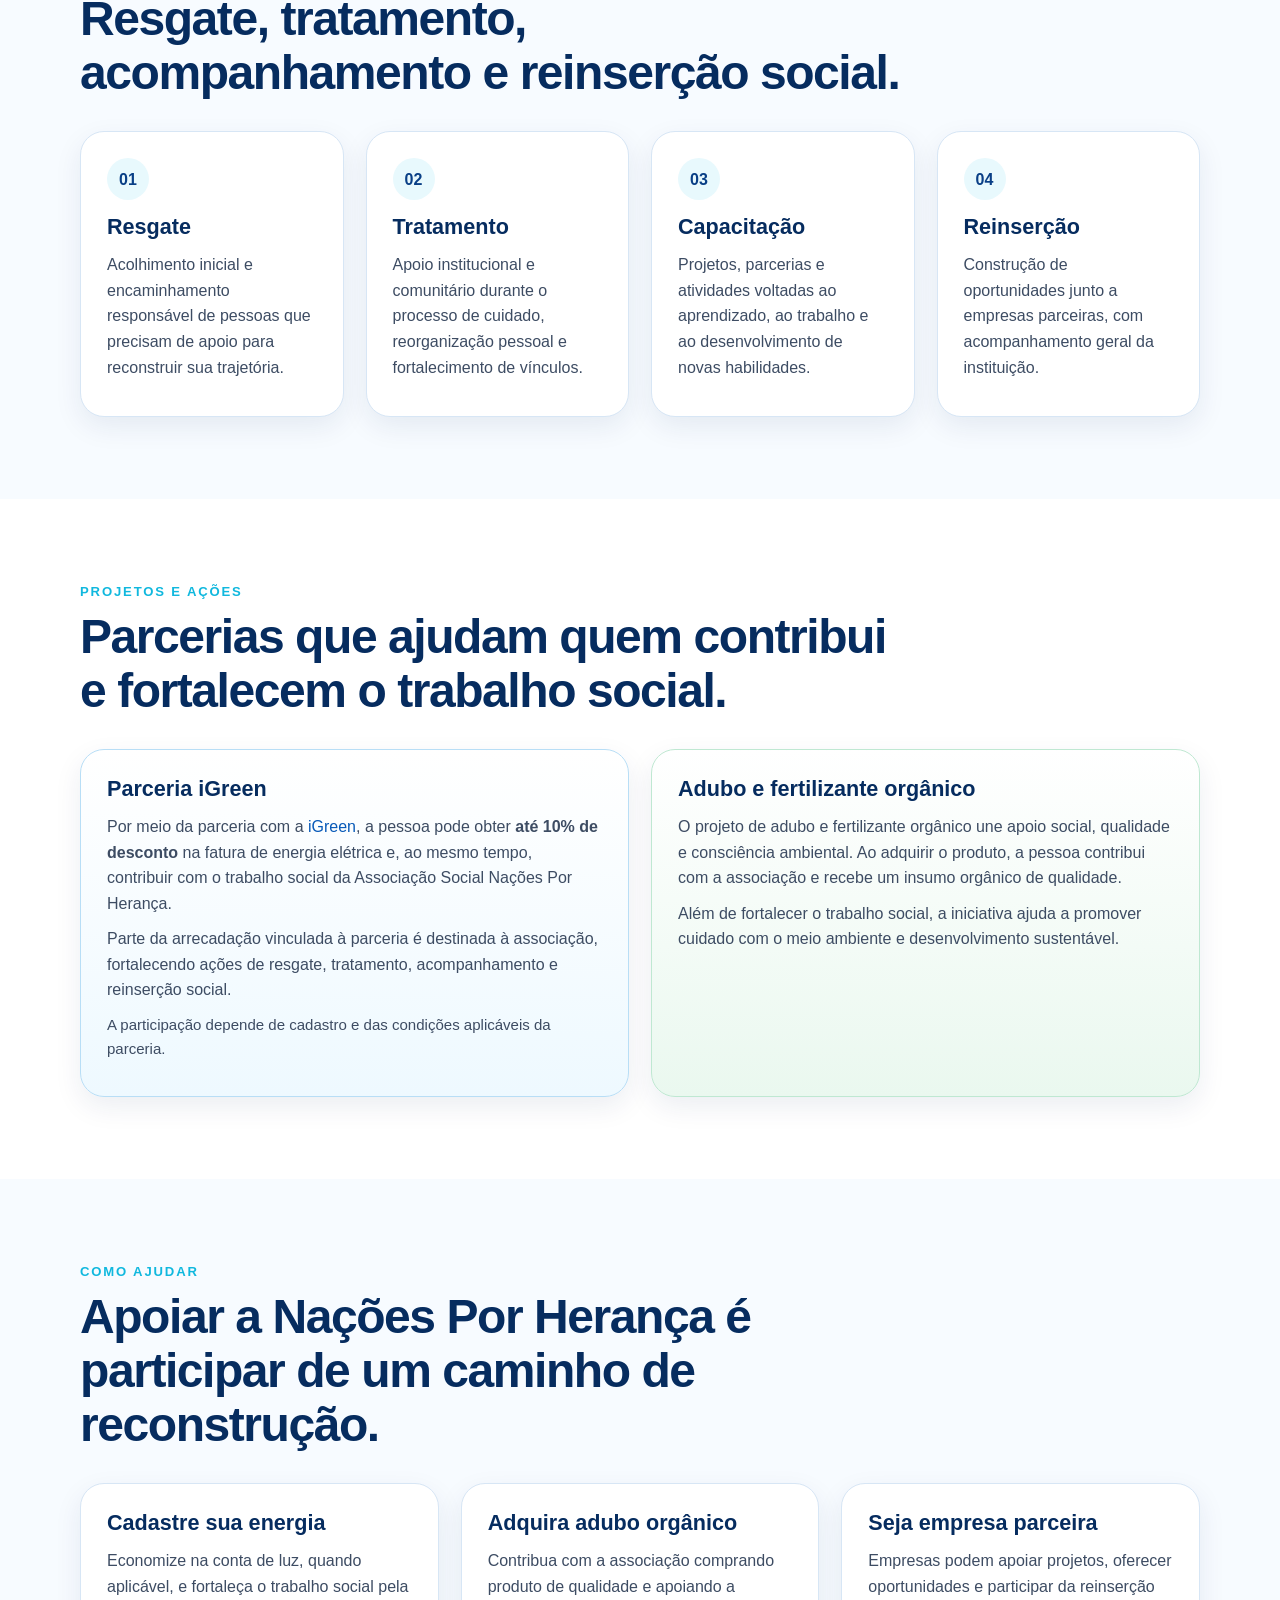
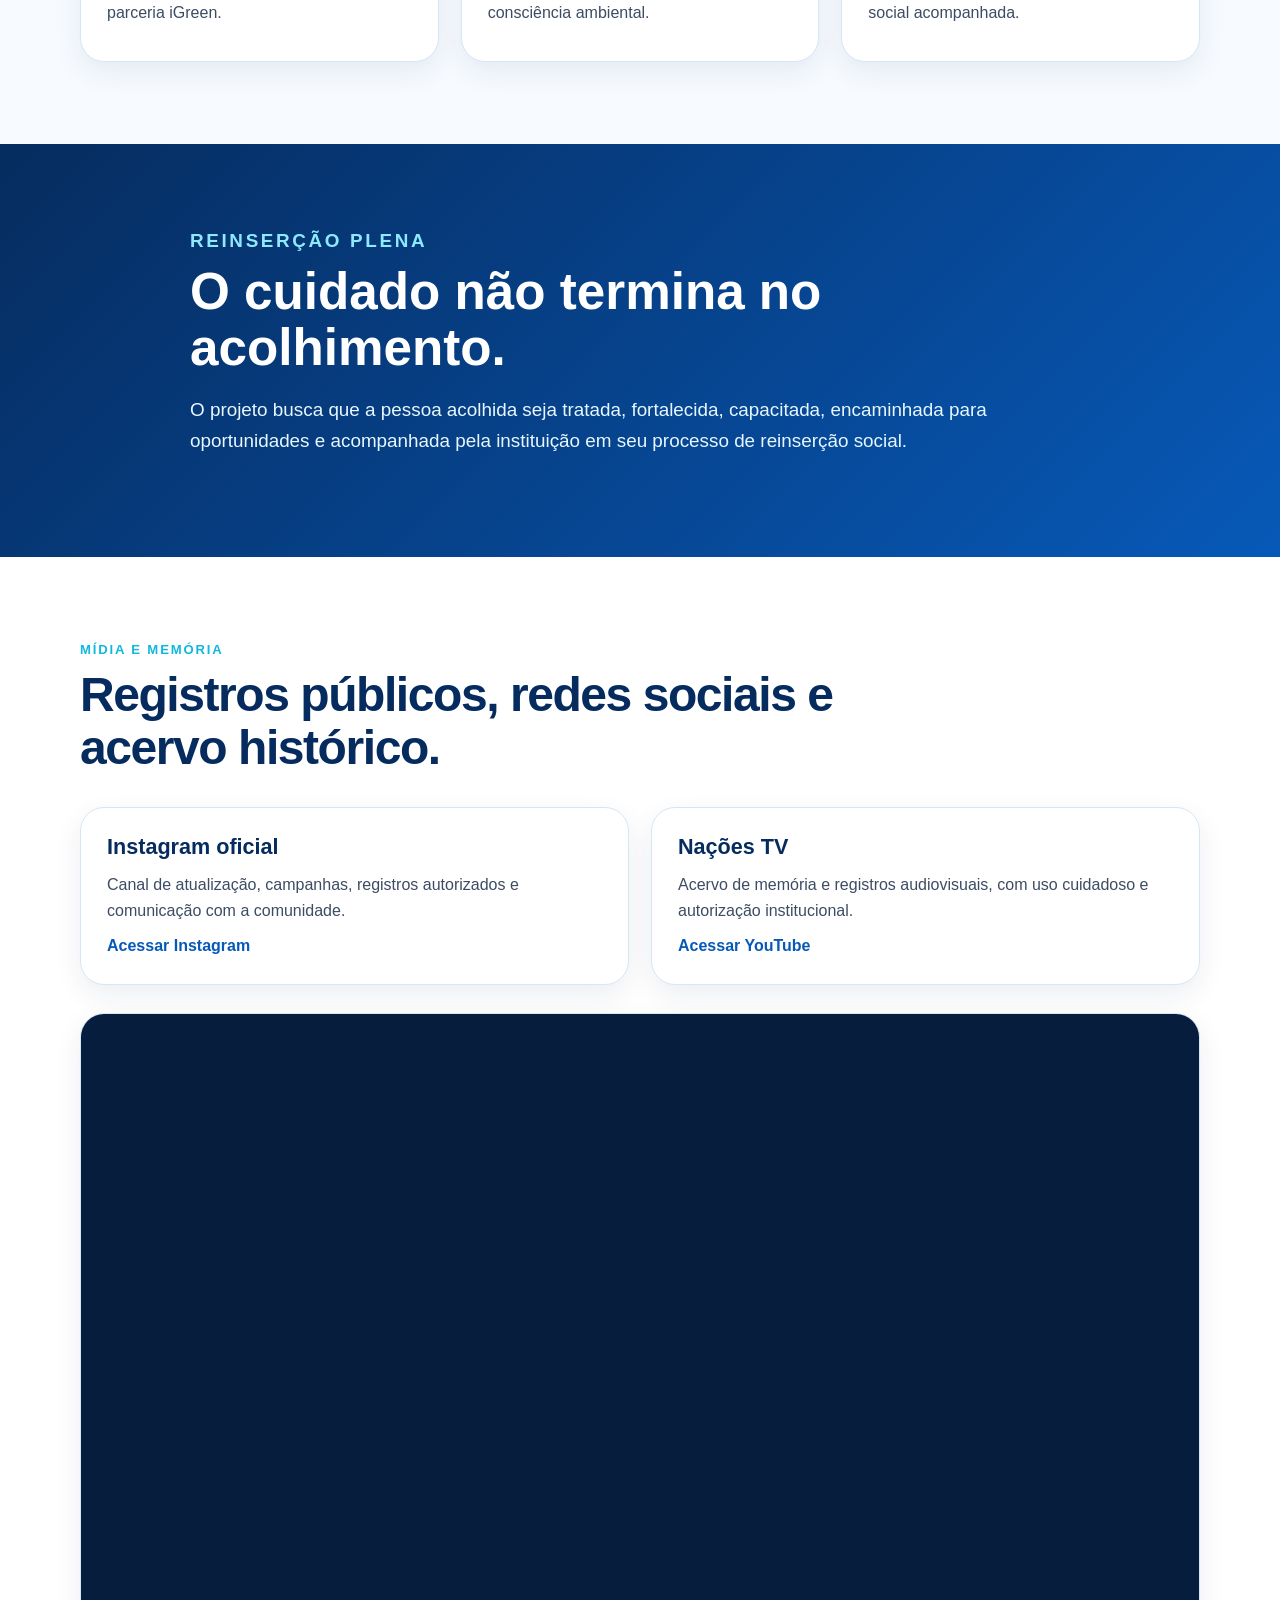
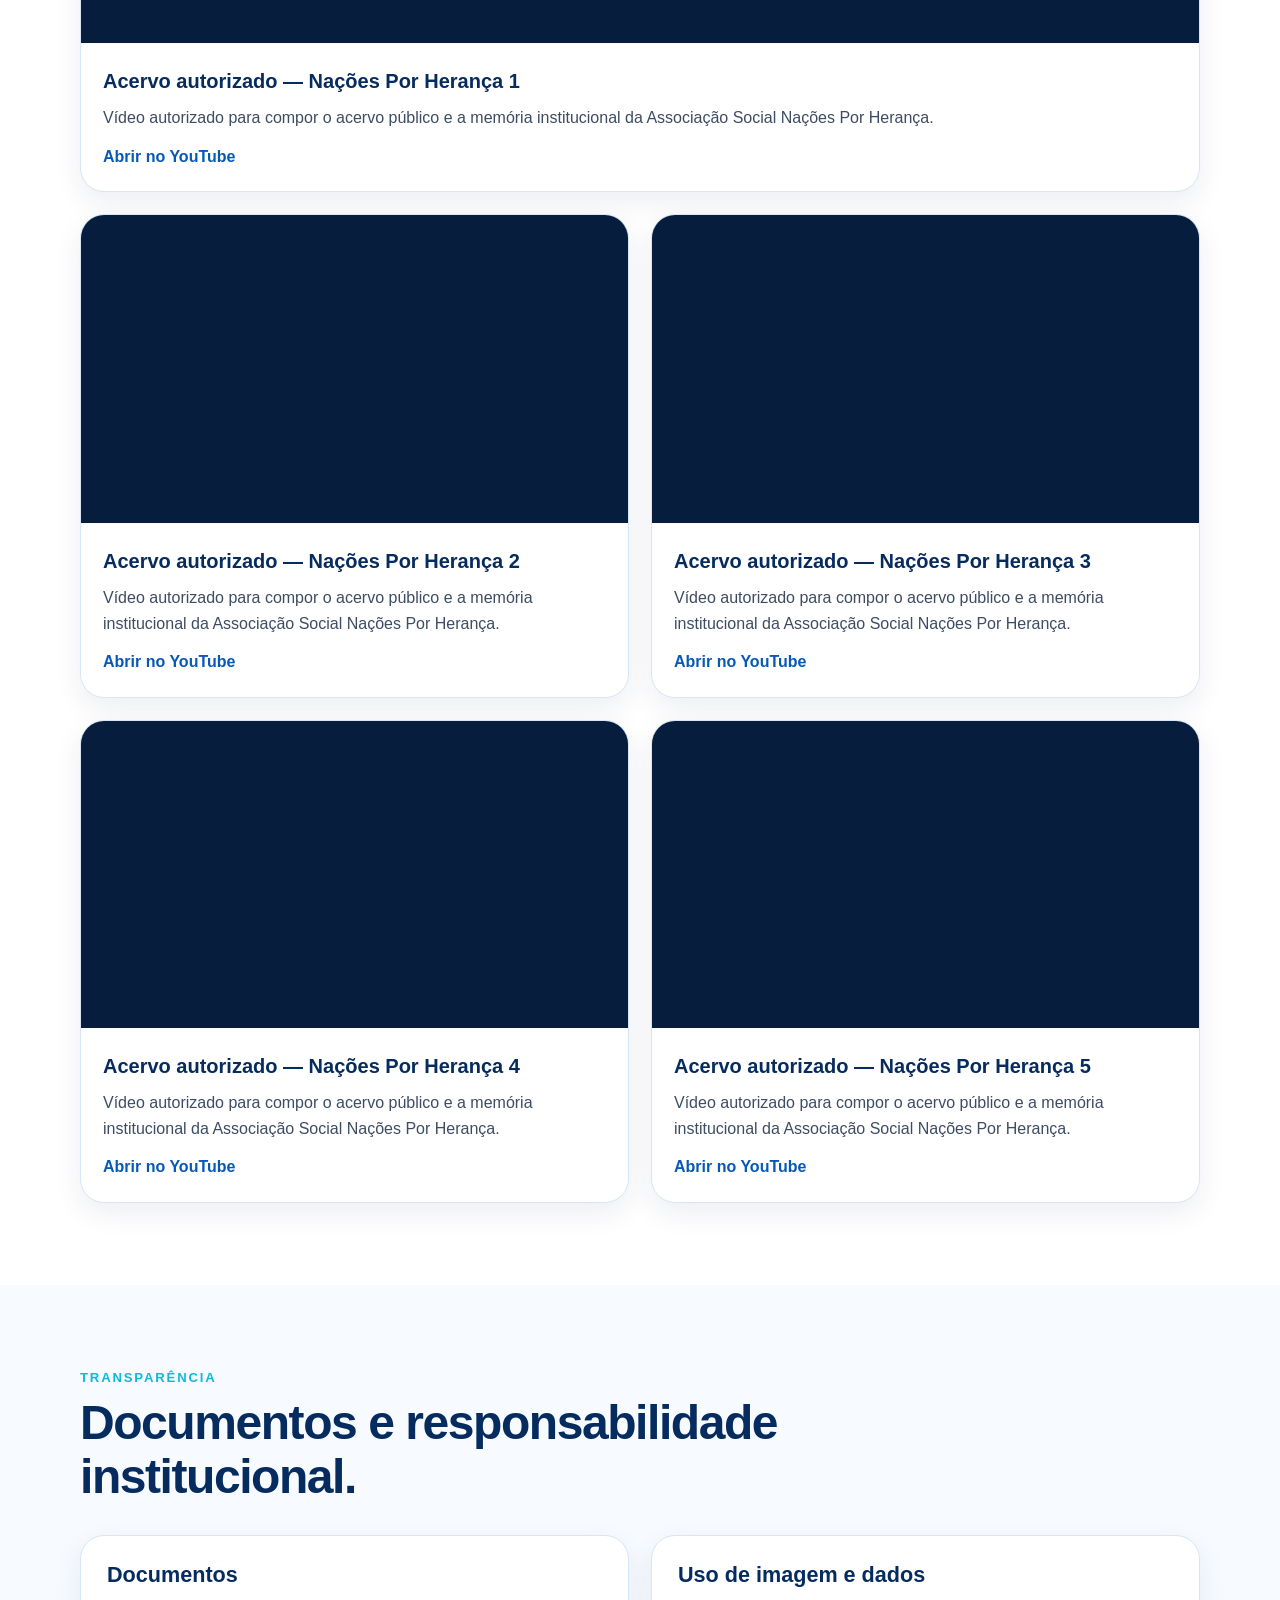
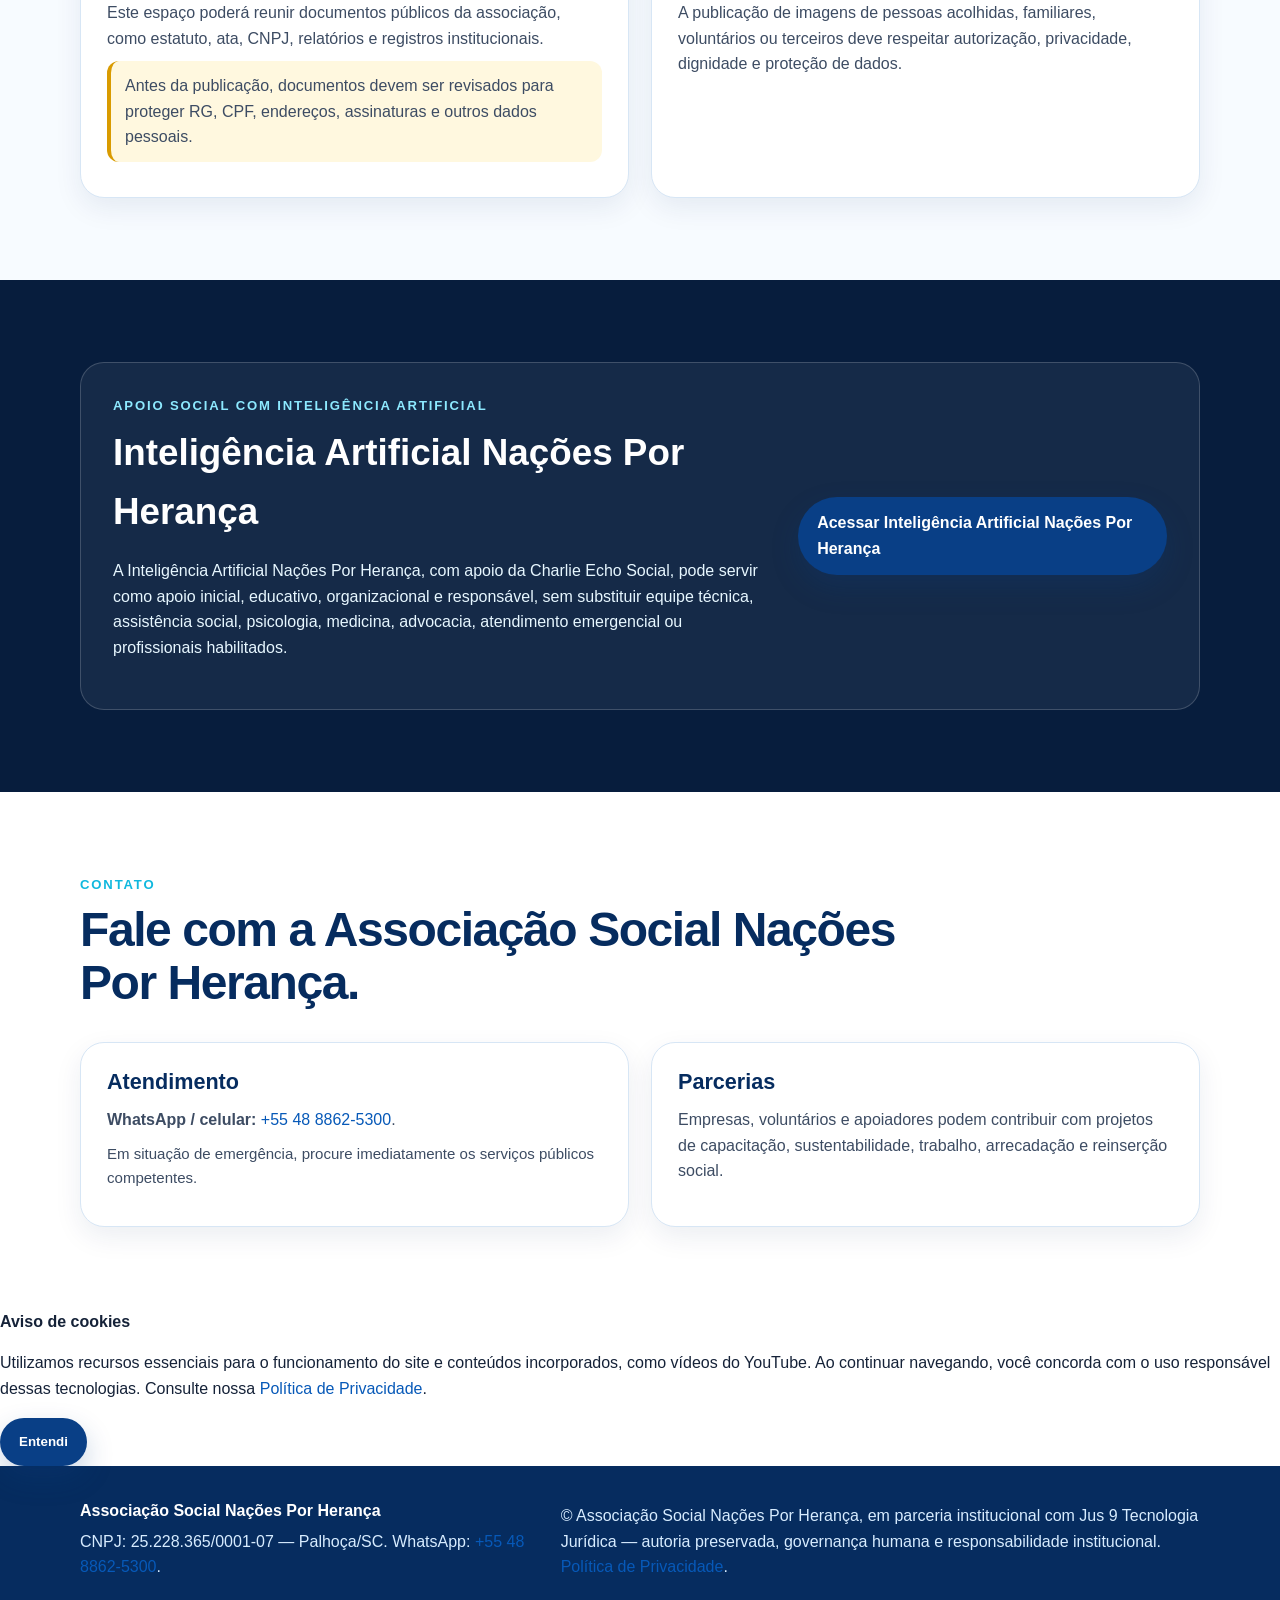
==== commit ff740b58: "Adiciona link de privacidade e aviso de cookies" ====
--- a/index.html
+++ b/index.html
@@ -26,6 +26,7 @@
         <a href="#midia">Mídia</a>
         <a href="#transparencia">Transparência</a>
         <a href="#contato">Contato</a>
+        <a href="politica-de-privacidade.html">Política de Privacidade</a>
         <a class="nav-cta" href="https://jus9verde.jus9tecnologia.com.br/charlie-echo-social#chat-social" target="_blank" rel="noopener">Inteligência Artificial Nações Por Herança</a>
       </nav>
     </div>
@@ -170,10 +171,18 @@
     </section>
   </main>
 
+  <div class="cookie-banner" id="cookie-banner" role="dialog" aria-live="polite" aria-label="Aviso de cookies">
+    <div>
+      <strong>Aviso de cookies</strong>
+      <p>Utilizamos recursos essenciais para o funcionamento do site e conteúdos incorporados, como vídeos do YouTube. Ao continuar navegando, você concorda com o uso responsável dessas tecnologias. Consulte nossa <a href="politica-de-privacidade.html">Política de Privacidade</a>.</p>
+    </div>
+    <button class="btn primary cookie-accept" type="button">Entendi</button>
+  </div>
+
   <footer class="site-footer">
     <div class="container footer-inner">
       <div><strong>Associação Social Nações Por Herança</strong><p>CNPJ: 25.228.365/0001-07 — Palhoça/SC. WhatsApp: <a href="https://wa.me/554888625300" target="_blank" rel="noopener">+55 48 8862-5300</a>.</p></div>
-      <p>© Associação Social Nações Por Herança, em parceria institucional com Jus 9 Tecnologia Jurídica — autoria preservada, governança humana e responsabilidade institucional.</p>
+      <p>© Associação Social Nações Por Herança, em parceria institucional com Jus 9 Tecnologia Jurídica — autoria preservada, governança humana e responsabilidade institucional. <a href="politica-de-privacidade.html">Política de Privacidade</a>.</p>
     </div>
   </footer>
 
--- a/assets/css/styles.css
+++ b/assets/css/styles.css
@@ -28,5 +28,6 @@
 .section-pad{padding:82px 0}.hero{background:linear-gradient(135deg,var(--cyan-100),#fff 55%,#edf7ff)}.hero-grid{display:grid;grid-template-columns:1.1fr .9fr;gap:48px;align-items:center}.hero h1{font-size:clamp(2.4rem,6vw,5rem);line-height:1.02;margin:12px 0 22px;color:var(--blue-950);letter-spacing:-.05em}.lead{font-size:1.22rem;color:#33445c;max-width:680px}.kicker{text-transform:uppercase;letter-spacing:.14em;color:var(--cyan-500);font-weight:900;font-size:.82rem;margin:0 0 8px}.actions{display:flex;gap:14px;flex-wrap:wrap;margin-top:28px}.btn{display:inline-flex;align-items:center;justify-content:center;min-height:48px;padding:12px 18px;border-radius:999px;font-weight:900;border:1px solid transparent}.btn.primary{background:var(--blue-900);color:white;box-shadow:0 12px 28px rgba(9,63,134,.22)}.btn.secondary{background:white;color:var(--blue-950);border-color:var(--line)}.hero-logo{background:white;padding:30px;border-radius:var(--radius);box-shadow:var(--shadow);border:1px solid var(--line)}
 .section-title{max-width:820px;margin-bottom:32px}.section-title h2{font-size:clamp(1.8rem,4vw,3rem);line-height:1.12;margin:0;color:var(--blue-950);letter-spacing:-.03em}.section-soft{background:var(--bg)}
 .cards{display:grid;gap:22px}.cards.two{grid-template-columns:repeat(2,minmax(0,1fr))}.cards.three{grid-template-columns:repeat(3,minmax(0,1fr))}.cards.four{grid-template-columns:repeat(4,minmax(0,1fr))}.card,.mini-card{background:white;border:1px solid var(--line);border-radius:var(--radius);box-shadow:0 10px 28px rgba(6,44,95,.08);padding:26px}.card h3,.mini-card h3{color:var(--blue-950);font-size:1.35rem;line-height:1.2;margin:0 0 12px}.card p,.mini-card p{margin:.6rem 0;color:#3d4c63}.mini-card span{display:inline-flex;width:42px;height:42px;align-items:center;justify-content:center;border-radius:50%;background:var(--cyan-100);color:var(--blue-900);font-weight:900;margin-bottom:14px}.featured{border-color:#b8def6;background:linear-gradient(180deg,#fff,#eef9ff)}.green{border-color:#bfe8d2;background:linear-gradient(180deg,#fff,var(--green-100))}.note{font-size:.94rem;color:var(--muted)}.warning{background:#fff8df;border-left:4px solid #d99b00;padding:12px 14px;border-radius:12px}.link{font-weight:900}.statement{background:linear-gradient(135deg,var(--blue-950),var(--blue-700));color:white}.statement-box{max-width:900px}.statement .kicker{color:#8de9ff}.statement h2{font-size:clamp(2rem,4vw,3.6rem);line-height:1.1;margin:0 0 16px}.statement p{font-size:1.18rem;color:#e7f7ff}.ai-section{background:#071d3d;color:white}.ai-box{display:flex;gap:28px;align-items:center;justify-content:space-between;background:rgba(255,255,255,.06);border:1px solid rgba(255,255,255,.18);border-radius:var(--radius);padding:32px}.ai-box h2{font-size:2.3rem;margin:0 0 12px}.ai-box p{max-width:760px;color:#e7f7ff}.ai-box .kicker{color:#8de9ff}.site-footer{background:var(--blue-950);color:white;padding:32px 0}.footer-inner{display:grid;grid-template-columns:1fr 1.4fr;gap:24px;align-items:start}.site-footer p{margin:.35rem 0;color:#d7ecff}
-@media (max-width:920px){.menu-toggle{display:inline-flex}.site-nav{display:none;position:absolute;left:16px;right:16px;top:76px;background:white;border:1px solid var(--line);box-shadow:var(--shadow);border-radius:18px;padding:18px;flex-direction:column;align-items:flex-start}.site-nav.open{display:flex}.hero-grid,.cards.two,.cards.three,.cards.four,.footer-inner{grid-template-columns:1fr}.ai-box{flex-direction:column;align-items:flex-start}.brand img{width:180px}.section-pad{padding:58px 0}}
+.video-gallery{display:grid;grid-template-columns:repeat(2,minmax(0,1fr));gap:22px;margin-top:28px}.video-card{background:white;border:1px solid var(--line);border-radius:var(--radius);box-shadow:0 10px 28px rgba(6,44,95,.08);overflow:hidden}.video-card-featured{grid-column:1/-1}.video-frame{position:relative;aspect-ratio:16/9;background:#071d3d}.video-frame iframe{position:absolute;inset:0;width:100%;height:100%;border:0}.video-card-body{padding:22px}.video-card-body h3{margin:0 0 8px;color:var(--blue-950);font-size:1.25rem}.video-card-body p{margin:.4rem 0 .8rem;color:#3d4c63}
+@media (max-width:920px){.menu-toggle{display:inline-flex}.site-nav{display:none;position:absolute;left:16px;right:16px;top:76px;background:white;border:1px solid var(--line);box-shadow:var(--shadow);border-radius:18px;padding:18px;flex-direction:column;align-items:flex-start}.site-nav.open{display:flex}.hero-grid,.cards.two,.cards.three,.cards.four,.footer-inner,.video-gallery{grid-template-columns:1fr}.ai-box{flex-direction:column;align-items:flex-start}.brand img{width:180px}.section-pad{padding:58px 0}}
 @media (max-width:560px){.hero h1{font-size:2.5rem}.lead{font-size:1.05rem}.card,.mini-card{padding:20px}.hero-logo{padding:18px}.actions .btn{width:100%}}
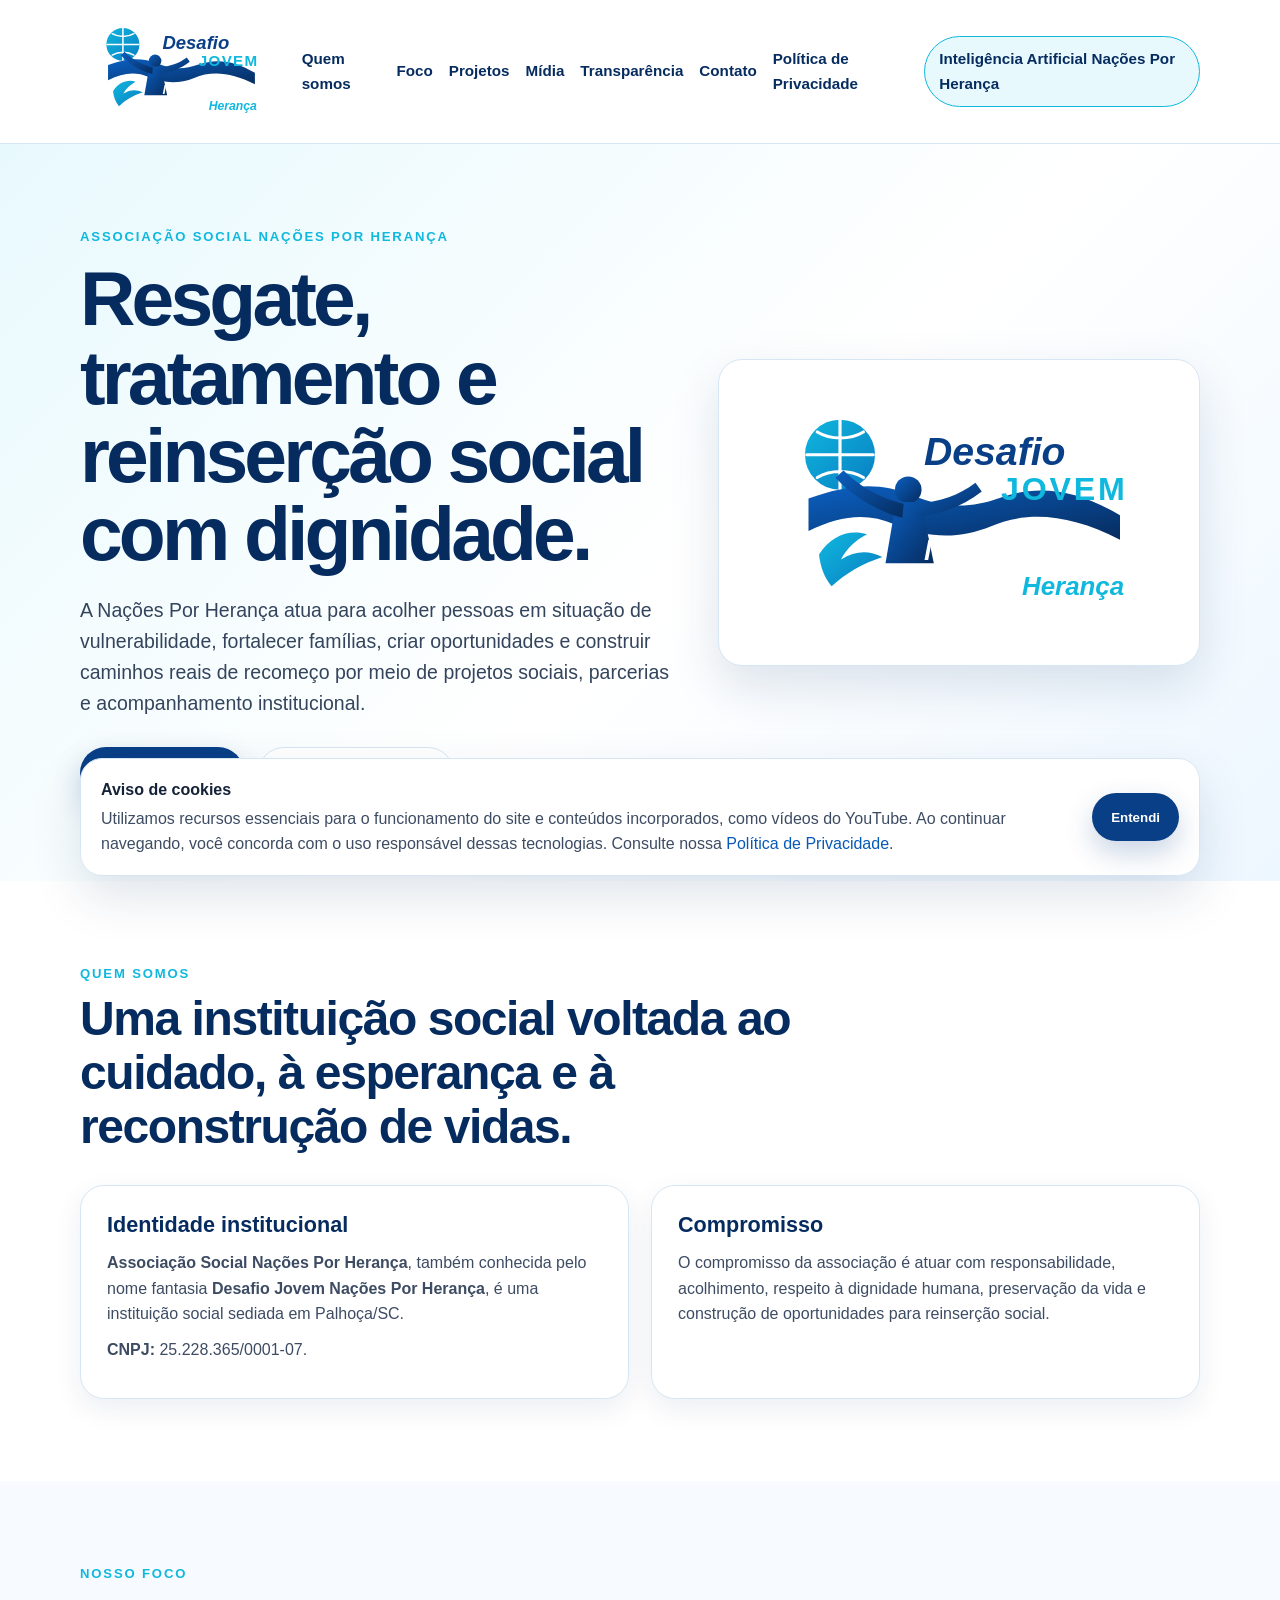
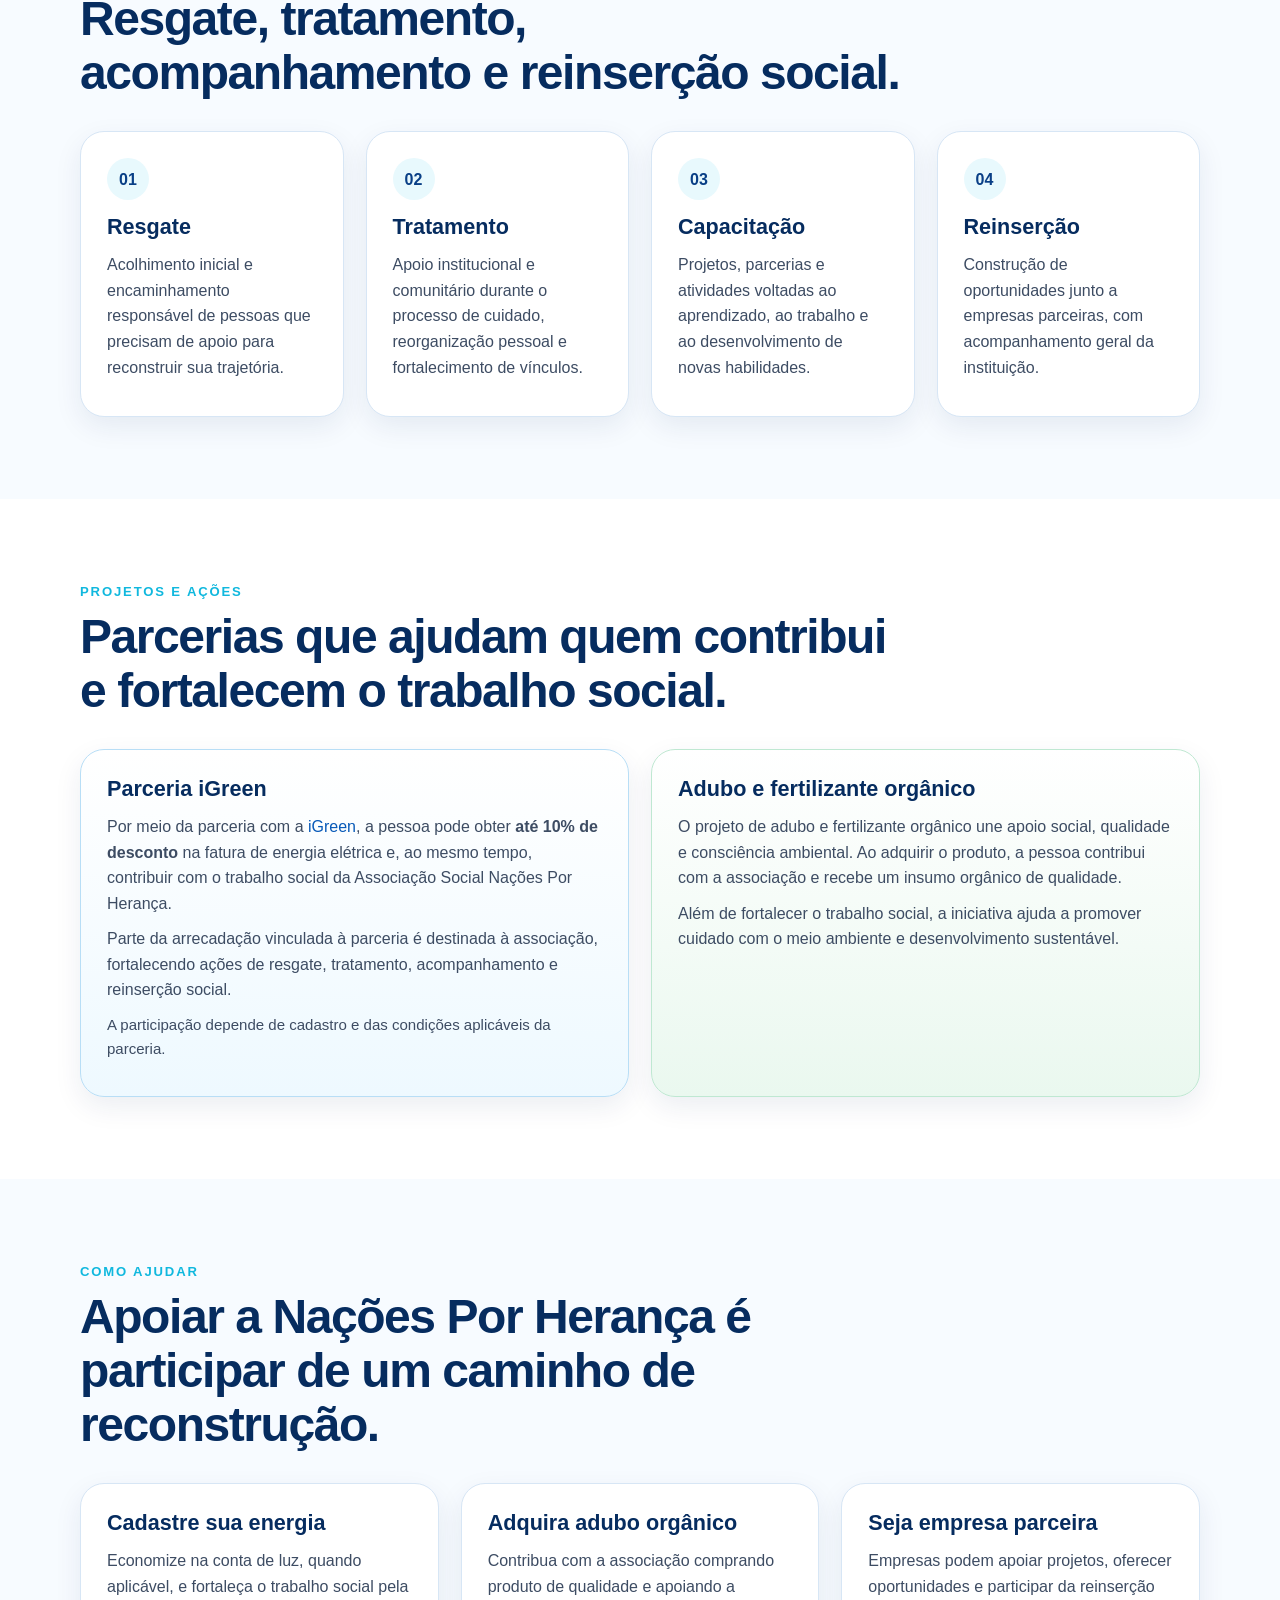
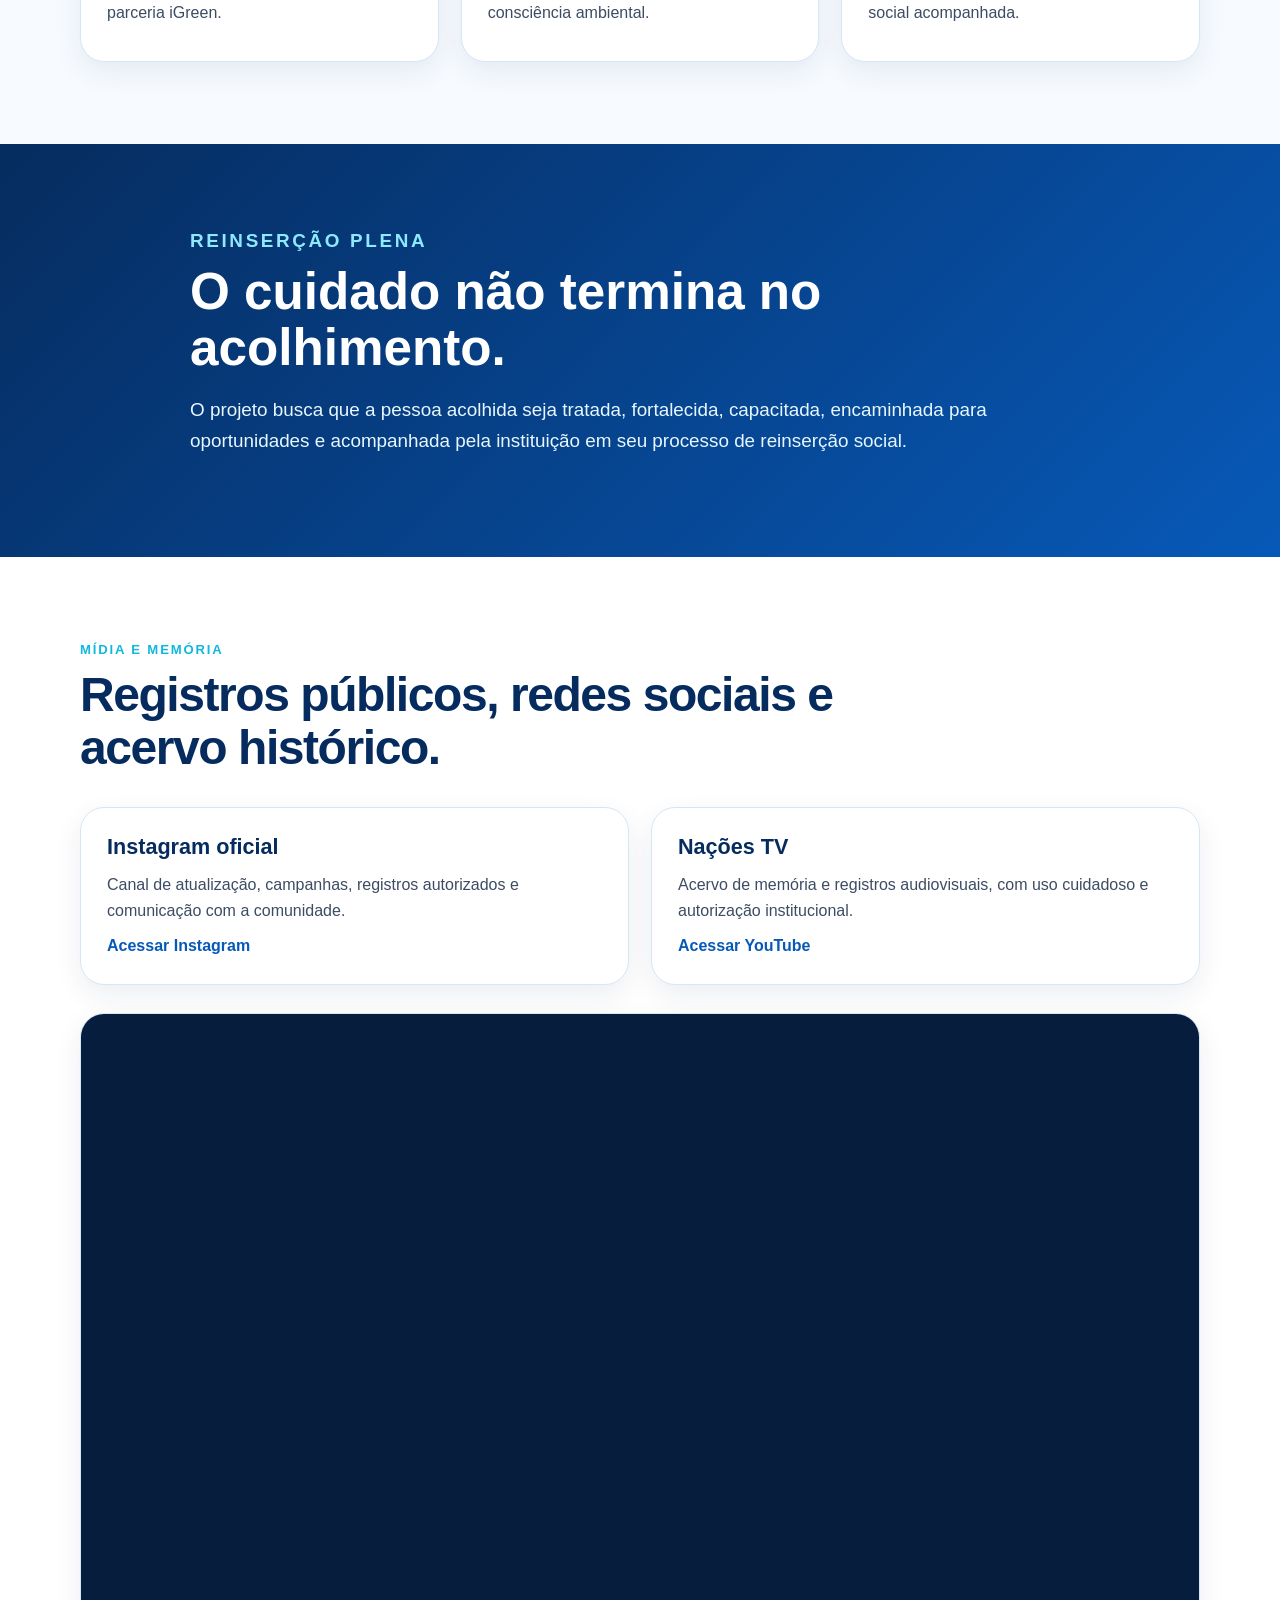
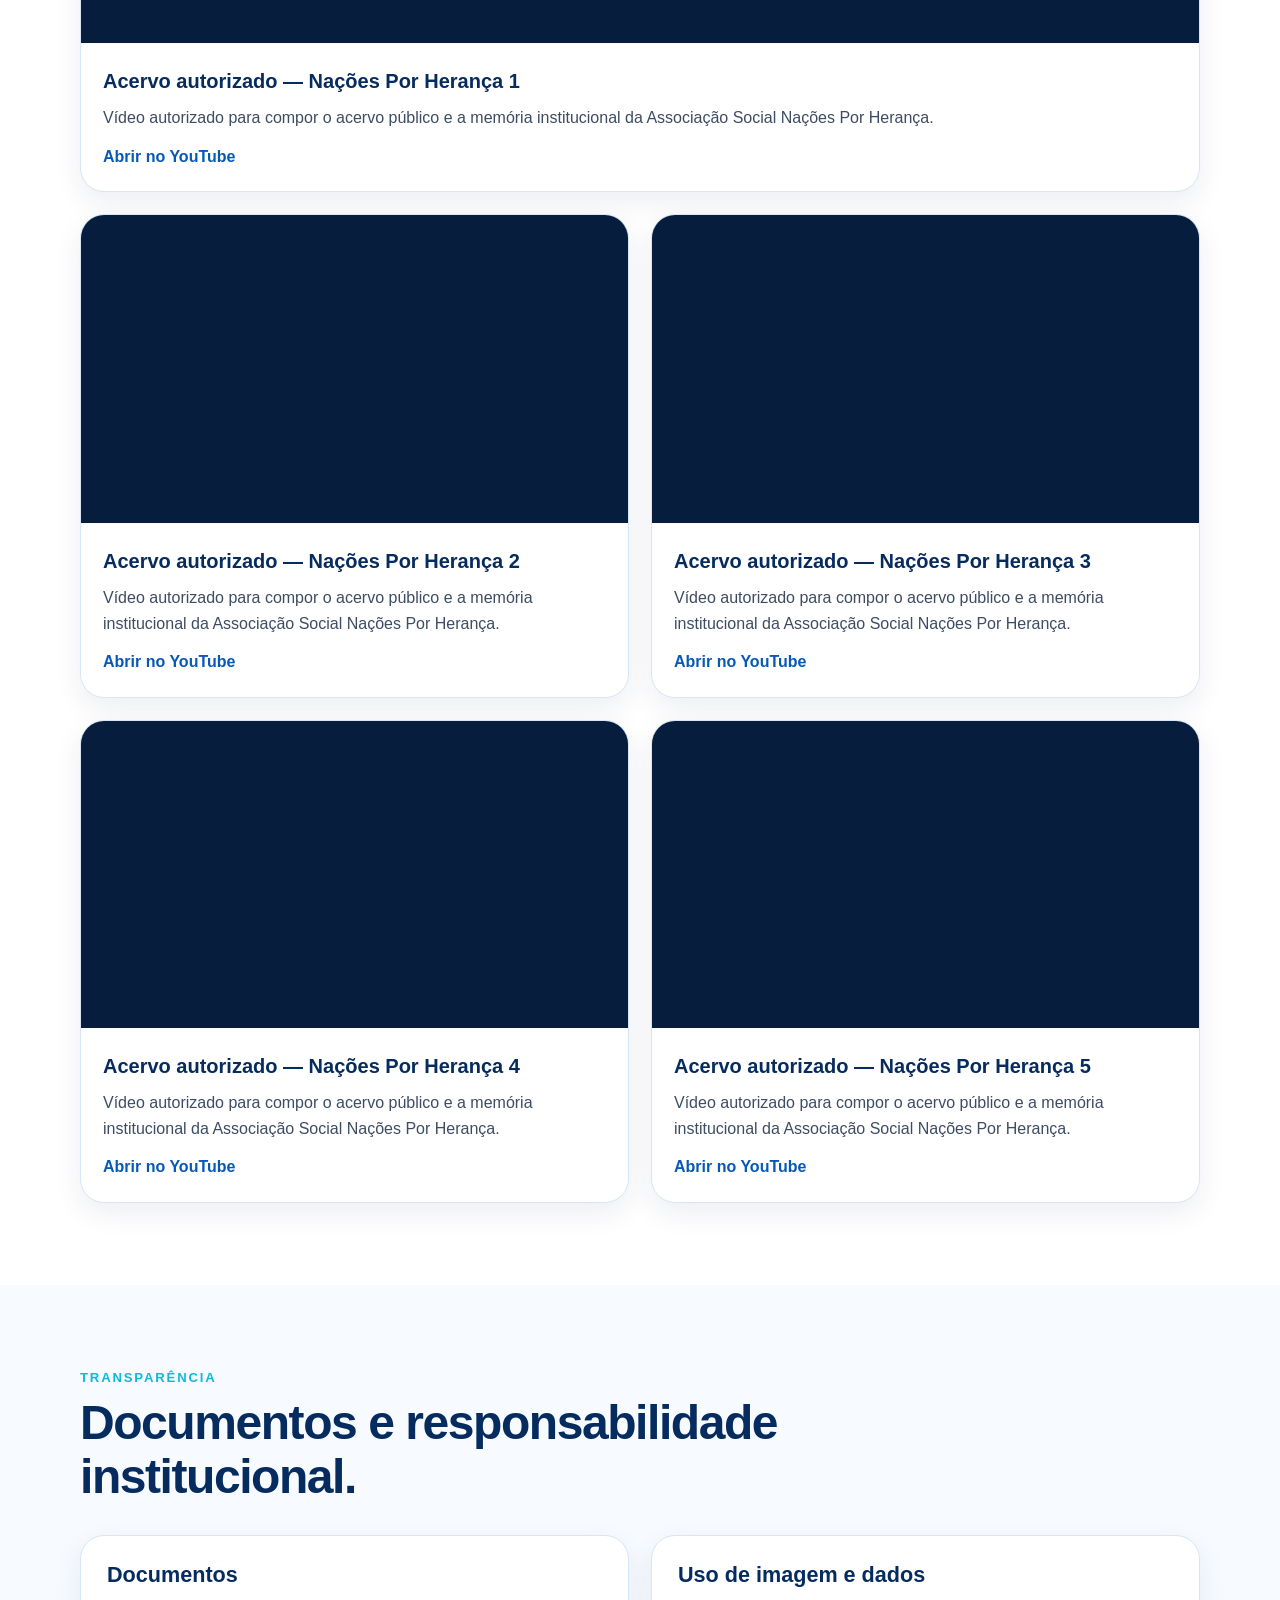
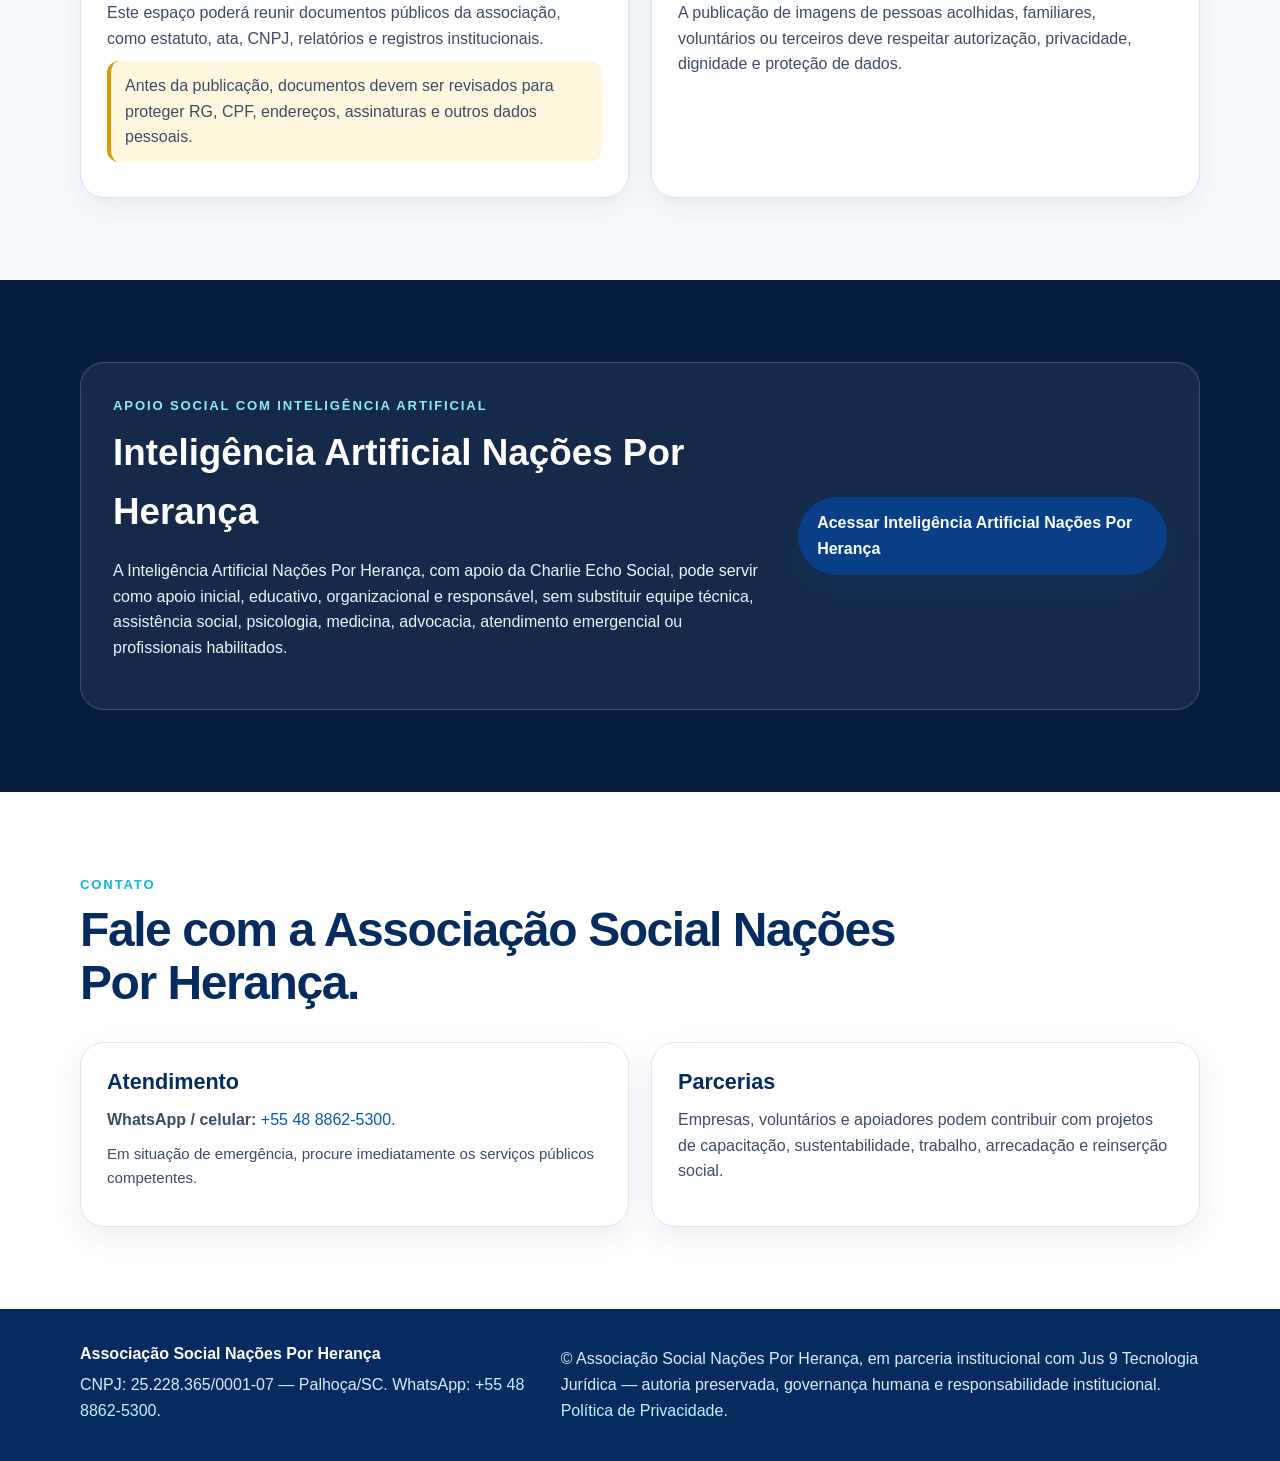
==== commit 983e2884: "chore: preparar continuidade Charlie Guilda" ====
--- a/index.html
+++ b/index.html
@@ -10,6 +10,7 @@
   <meta property="og:image" content="assets/img/logo-nacoes-por-heranca-oficial.svg" />
   <link rel="icon" type="image/svg+xml" href="assets/img/favicon.svg" />
   <link rel="stylesheet" href="assets/css/styles.css" />
+  <link rel="manifest" href="manifest.webmanifest">
 </head>
 <body>
   <a class="skip-link" href="#conteudo">Pular para o conteúdo</a>
--- a/assets/css/styles.css
+++ b/assets/css/styles.css
@@ -27,7 +27,8 @@
 .brand img{width:220px;height:auto}.site-nav{display:flex;align-items:center;gap:16px;font-size:.95rem;font-weight:700}.site-nav a{color:var(--blue-950)}.nav-cta{background:var(--cyan-100);border:1px solid var(--cyan-500);padding:10px 14px;border-radius:999px}.menu-toggle{display:none;border:1px solid var(--line);border-radius:12px;background:white;color:var(--blue-950);padding:10px 14px;font-weight:800}
 .section-pad{padding:82px 0}.hero{background:linear-gradient(135deg,var(--cyan-100),#fff 55%,#edf7ff)}.hero-grid{display:grid;grid-template-columns:1.1fr .9fr;gap:48px;align-items:center}.hero h1{font-size:clamp(2.4rem,6vw,5rem);line-height:1.02;margin:12px 0 22px;color:var(--blue-950);letter-spacing:-.05em}.lead{font-size:1.22rem;color:#33445c;max-width:680px}.kicker{text-transform:uppercase;letter-spacing:.14em;color:var(--cyan-500);font-weight:900;font-size:.82rem;margin:0 0 8px}.actions{display:flex;gap:14px;flex-wrap:wrap;margin-top:28px}.btn{display:inline-flex;align-items:center;justify-content:center;min-height:48px;padding:12px 18px;border-radius:999px;font-weight:900;border:1px solid transparent}.btn.primary{background:var(--blue-900);color:white;box-shadow:0 12px 28px rgba(9,63,134,.22)}.btn.secondary{background:white;color:var(--blue-950);border-color:var(--line)}.hero-logo{background:white;padding:30px;border-radius:var(--radius);box-shadow:var(--shadow);border:1px solid var(--line)}
 .section-title{max-width:820px;margin-bottom:32px}.section-title h2{font-size:clamp(1.8rem,4vw,3rem);line-height:1.12;margin:0;color:var(--blue-950);letter-spacing:-.03em}.section-soft{background:var(--bg)}
-.cards{display:grid;gap:22px}.cards.two{grid-template-columns:repeat(2,minmax(0,1fr))}.cards.three{grid-template-columns:repeat(3,minmax(0,1fr))}.cards.four{grid-template-columns:repeat(4,minmax(0,1fr))}.card,.mini-card{background:white;border:1px solid var(--line);border-radius:var(--radius);box-shadow:0 10px 28px rgba(6,44,95,.08);padding:26px}.card h3,.mini-card h3{color:var(--blue-950);font-size:1.35rem;line-height:1.2;margin:0 0 12px}.card p,.mini-card p{margin:.6rem 0;color:#3d4c63}.mini-card span{display:inline-flex;width:42px;height:42px;align-items:center;justify-content:center;border-radius:50%;background:var(--cyan-100);color:var(--blue-900);font-weight:900;margin-bottom:14px}.featured{border-color:#b8def6;background:linear-gradient(180deg,#fff,#eef9ff)}.green{border-color:#bfe8d2;background:linear-gradient(180deg,#fff,var(--green-100))}.note{font-size:.94rem;color:var(--muted)}.warning{background:#fff8df;border-left:4px solid #d99b00;padding:12px 14px;border-radius:12px}.link{font-weight:900}.statement{background:linear-gradient(135deg,var(--blue-950),var(--blue-700));color:white}.statement-box{max-width:900px}.statement .kicker{color:#8de9ff}.statement h2{font-size:clamp(2rem,4vw,3.6rem);line-height:1.1;margin:0 0 16px}.statement p{font-size:1.18rem;color:#e7f7ff}.ai-section{background:#071d3d;color:white}.ai-box{display:flex;gap:28px;align-items:center;justify-content:space-between;background:rgba(255,255,255,.06);border:1px solid rgba(255,255,255,.18);border-radius:var(--radius);padding:32px}.ai-box h2{font-size:2.3rem;margin:0 0 12px}.ai-box p{max-width:760px;color:#e7f7ff}.ai-box .kicker{color:#8de9ff}.site-footer{background:var(--blue-950);color:white;padding:32px 0}.footer-inner{display:grid;grid-template-columns:1fr 1.4fr;gap:24px;align-items:start}.site-footer p{margin:.35rem 0;color:#d7ecff}
+.cards{display:grid;gap:22px}.cards.two{grid-template-columns:repeat(2,minmax(0,1fr))}.cards.three{grid-template-columns:repeat(3,minmax(0,1fr))}.cards.four{grid-template-columns:repeat(4,minmax(0,1fr))}.card,.mini-card{background:white;border:1px solid var(--line);border-radius:var(--radius);box-shadow:0 10px 28px rgba(6,44,95,.08);padding:26px}.card h3,.mini-card h3{color:var(--blue-950);font-size:1.35rem;line-height:1.2;margin:0 0 12px}.card p,.mini-card p{margin:.6rem 0;color:#3d4c63}.mini-card span{display:inline-flex;width:42px;height:42px;align-items:center;justify-content:center;border-radius:50%;background:var(--cyan-100);color:var(--blue-900);font-weight:900;margin-bottom:14px}.featured{border-color:#b8def6;background:linear-gradient(180deg,#fff,#eef9ff)}.green{border-color:#bfe8d2;background:linear-gradient(180deg,#fff,var(--green-100))}.note{font-size:.94rem;color:var(--muted)}.warning{background:#fff8df;border-left:4px solid #d99b00;padding:12px 14px;border-radius:12px}.link{font-weight:900}.statement{background:linear-gradient(135deg,var(--blue-950),var(--blue-700));color:white}.statement-box{max-width:900px}.statement .kicker{color:#8de9ff}.statement h2{font-size:clamp(2rem,4vw,3.6rem);line-height:1.1;margin:0 0 16px}.statement p{font-size:1.18rem;color:#e7f7ff}.ai-section{background:#071d3d;color:white}.ai-box{display:flex;gap:28px;align-items:center;justify-content:space-between;background:rgba(255,255,255,.06);border:1px solid rgba(255,255,255,.18);border-radius:var(--radius);padding:32px}.ai-box h2{font-size:2.3rem;margin:0 0 12px}.ai-box p{max-width:760px;color:#e7f7ff}.ai-box .kicker{color:#8de9ff}.site-footer{background:var(--blue-950);color:white;padding:32px 0}.footer-inner{display:grid;grid-template-columns:1fr 1.4fr;gap:24px;align-items:start}.site-footer p{margin:.35rem 0;color:#d7ecff}.site-footer a{color:#bdf4ff}
 .video-gallery{display:grid;grid-template-columns:repeat(2,minmax(0,1fr));gap:22px;margin-top:28px}.video-card{background:white;border:1px solid var(--line);border-radius:var(--radius);box-shadow:0 10px 28px rgba(6,44,95,.08);overflow:hidden}.video-card-featured{grid-column:1/-1}.video-frame{position:relative;aspect-ratio:16/9;background:#071d3d}.video-frame iframe{position:absolute;inset:0;width:100%;height:100%;border:0}.video-card-body{padding:22px}.video-card-body h3{margin:0 0 8px;color:var(--blue-950);font-size:1.25rem}.video-card-body p{margin:.4rem 0 .8rem;color:#3d4c63}
-@media (max-width:920px){.menu-toggle{display:inline-flex}.site-nav{display:none;position:absolute;left:16px;right:16px;top:76px;background:white;border:1px solid var(--line);box-shadow:var(--shadow);border-radius:18px;padding:18px;flex-direction:column;align-items:flex-start}.site-nav.open{display:flex}.hero-grid,.cards.two,.cards.three,.cards.four,.footer-inner,.video-gallery{grid-template-columns:1fr}.ai-box{flex-direction:column;align-items:flex-start}.brand img{width:180px}.section-pad{padding:58px 0}}
+.cookie-banner{position:fixed;left:24px;right:24px;bottom:24px;z-index:90;display:flex;align-items:center;justify-content:space-between;gap:20px;max-width:1120px;margin-inline:auto;background:white;border:1px solid var(--line);box-shadow:var(--shadow);border-radius:22px;padding:18px 20px}.cookie-banner p{margin:.2rem 0 0;color:#3d4c63}.cookie-banner.hidden{display:none}.cookie-accept{white-space:nowrap}.privacy-content{display:grid;gap:22px}.privacy-content .card h2{color:var(--blue-950);margin-top:0}.privacy-hero h1{font-size:clamp(2.4rem,6vw,4.5rem);line-height:1.05;margin:.2rem 0;color:var(--blue-950)}
+@media (max-width:920px){.menu-toggle{display:inline-flex}.site-nav{display:none;position:absolute;left:16px;right:16px;top:76px;background:white;border:1px solid var(--line);box-shadow:var(--shadow);border-radius:18px;padding:18px;flex-direction:column;align-items:flex-start}.site-nav.open{display:flex}.hero-grid,.cards.two,.cards.three,.cards.four,.footer-inner,.video-gallery{grid-template-columns:1fr}.ai-box{flex-direction:column;align-items:flex-start}.brand img{width:180px}.section-pad{padding:58px 0}.cookie-banner{flex-direction:column;align-items:flex-start;left:12px;right:12px;bottom:12px}.cookie-accept{width:100%}}
 @media (max-width:560px){.hero h1{font-size:2.5rem}.lead{font-size:1.05rem}.card,.mini-card{padding:20px}.hero-logo{padding:18px}.actions .btn{width:100%}}
